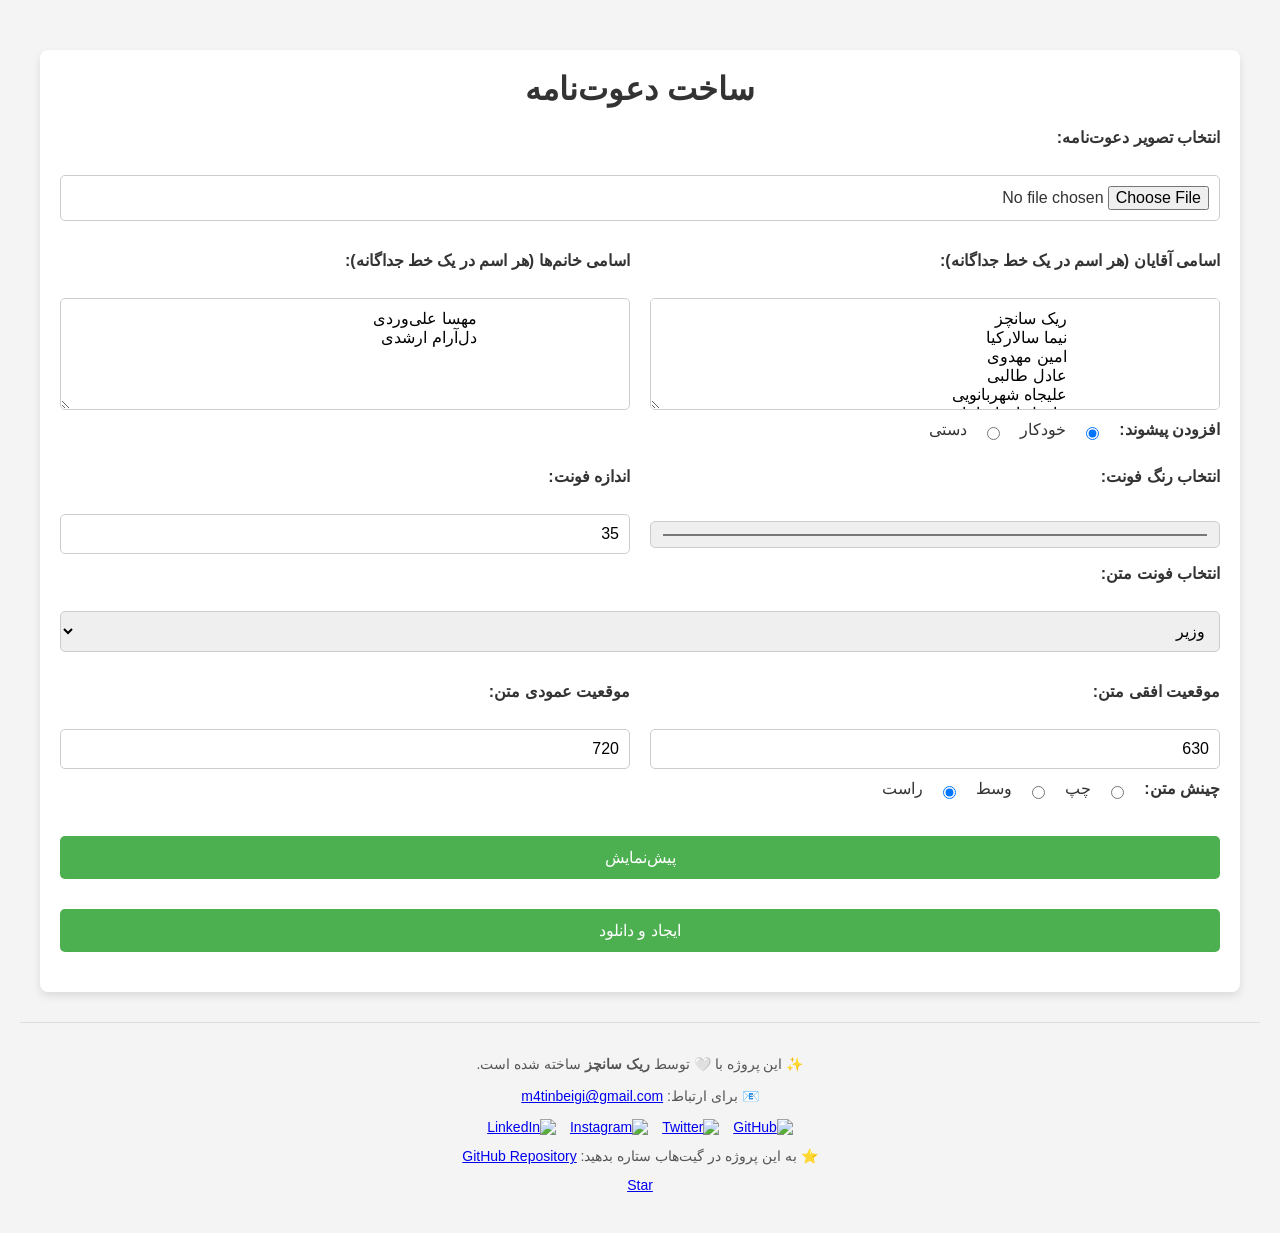
==== index.html @ 8f4fa138 "Update index.html" ====
<!DOCTYPE html>
<html lang="fa">
<head>
    <meta charset="UTF-8">
    <meta name="viewport" content="width=device-width, initial-scale=1.0">
    
    <!-- متا تگ‌ها برای SEO -->
    <meta name="description" content="ساخت دعوت‌نامه آنلاین با قابلیت‌های مختلف طراحی و دانلود دعوت‌نامه با تصویر شخصی و متن سفارشی.">
    <meta name="keywords" content="دعوت‌نامه, طراحی دعوت‌نامه, دانلود دعوت‌نامه, سفارشی‌سازی دعوت‌نامه, تصویر دعوت‌نامه">
    <meta name="author" content="ریک سانچز">
    
    <!-- Open Graph -->
    <meta property="og:title" content="ساخت دعوت‌نامه">
    <meta property="og:description" content="ساخت دعوت‌نامه آنلاین با قابلیت‌های مختلف طراحی و دانلود دعوت‌نامه.">
    <meta property="og:image" content="default-image-yektanet.jpg">
    <meta property="og:url" content="https://m4tinbeigi-official.github.io/Event-invitation/">
    <meta property="og:type" content="website">
    
    <!-- Twitter Card -->
    <meta name="twitter:card" content="summary_large_image">
    <meta name="twitter:title" content="ساخت دعوت‌نامه">
    <meta name="twitter:description" content="ساخت دعوت‌نامه آنلاین با قابلیت‌های مختلف طراحی و دانلود دعوت‌نامه.">
    <meta name="twitter:image" content="default-image-yektanet.jpg">

    <title>ساخت دعوت‌نامه</title>
    <link href="https://cdn.fontcdn.ir/fa/vazir/font.css" rel="stylesheet">
    <link rel="stylesheet" href="styles.css">

    <!-- فاویکون -->
    <link rel="icon" href="favicon.ico" type="image/x-icon">
</head>
<body>
    <div class="container">
        <h1>ساخت دعوت‌نامه</h1>

        <div class="form-group">
            <label for="imageUpload">انتخاب تصویر دعوت‌نامه:</label>
            <input type="file" id="imageUpload" accept="image/*">
        </div>

        <div class="form-group hidden" id="defaultImageContainer">
			<label>تصویر پیش‌فرض:</label>
			<img src="default-image-yektanet.jpg" alt="تصویر پیش‌فرض دعوت‌نامه" id="defaultImage" width="300">
		</div>


        <div class="inline-group">
            <div class="form-group">
                <label for="maleNames">اسامی آقایان (هر اسم در یک خط جداگانه):</label>
                <textarea id="maleNames" rows="5">
				ریک سانچز
				نیما سالارکیا
				امین مهدوی
				عادل طالبی
				علیجاه شهربانویی
				مانوئل اوهانجانیانس
				مهرداد ملک محمدی
				</textarea>
            </div>

            <div class="form-group">
                <label for="femaleNames">اسامی خانم‌ها (هر اسم در یک خط جداگانه):</label>
                <textarea id="femaleNames" rows="5">
				مهسا علی‌وردی
				دل‌آرام ارشدی
				</textarea>
            </div>
        </div>

        <div class="form-group">
            <label>افزودن پیشوند:</label>
            <input type="radio" id="auto" name="addPrefix" value="auto" checked> خودکار
            <input type="radio" id="manual" name="addPrefix" value="manual"> دستی
        </div>

        <div class="inline-group">
            <div class="form-group">
                <label for="fontColor">انتخاب رنگ فونت:</label>
                <input type="color" id="fontColor" value="#000000">
            </div>

            <div class="form-group">
                <label for="fontSize">اندازه فونت:</label>
                <input type="number" id="fontSize" value="35" min="10" max="100">
            </div>
        </div>

        <div class="form-group">
            <label for="fontFamily">انتخاب فونت متن:</label>
            <select id="fontFamily">
                <option value="Vazir">وزیر</option>
                <option value="Arial">آریال</option>
                <option value="Times New Roman">تایمز نیو رومن</option>
                <option value="Tahoma">Tahoma</option>
            </select>
        </div>

        <div class="inline-group">
            <div class="form-group">
                <label for="startX">موقعیت افقی متن:</label>
                <input type="number" id="startX" value="630">
            </div>

            <div class="form-group">
                <label for="startY">موقعیت عمودی متن:</label>
                <input type="number" id="startY" value="720">
            </div>
        </div>

        <div class="form-group">
            <label>چینش متن:</label>
            <input type="radio" name="textAlign" value="left"> چپ
            <input type="radio" name="textAlign" value="center"> وسط
            <input type="radio" name="textAlign" value="right" checked> راست
        </div>

        <div class="form-group">
            <button type="button" id="preview">پیش‌نمایش</button>
            <button type="button" id="generate">ایجاد و دانلود</button>
        </div>

        <div id="previewContainer" class="preview-container"></div>
    </div>

    <footer class="footer">
        <p>✨ این پروژه با 🤍 توسط <strong>ریک سانچز</strong> ساخته شده است.</p>
        <p>📧 برای ارتباط: <a href="mailto:m4tinbeigi@gmail.com">m4tinbeigi@gmail.com</a></p>
        <div class="social-links">
            <a href="https://github.com/m4tinbeigi-official/" target="_blank" title="GitHub">
                <img src="https://img.icons8.com/ios-glyphs/30/github.png" alt="GitHub">
            </a>
            <a href="https://twitter.com/m4tinbeigi" target="_blank" title="Twitter">
                <img src="https://img.icons8.com/ios-filled/30/twitter.png" alt="Twitter">
            </a>
            <a href="https://www.instagram.com/m4tinbeigi" target="_blank" title="Instagram">
                <img src="https://img.icons8.com/ios-glyphs/30/instagram-new.png" alt="Instagram">
            </a>
            <a href="https://linkedin.com/in/matinbeigi" target="_blank" title="LinkedIn">
                <img src="https://img.icons8.com/ios-filled/30/linkedin.png" alt="LinkedIn">
            </a>
        </div>
        <p>⭐ به این پروژه در گیت‌هاب ستاره بدهید: 
            <a href="https://github.com/m4tinbeigi-official/Event-invitation" target="_blank">GitHub Repository</a>
        </p>
        <div id="github-star-button"></div>
    </footer>

    <script async defer src="https://buttons.github.io/buttons.js"></script>
    <script>
        // اضافه کردن دکمه ستاره گیت‌هاب
        const githubStarButton = document.getElementById('github-star-button');
        githubStarButton.innerHTML = ` 
            <a class="github-button" href="https://github.com/m4tinbeigi-official/Event-invitation" data-icon="octicon-star" 
               data-size="large" aria-label="Star m4tinbeigi/project on GitHub">Star</a>
        `;
    </script>

    <script src="script.js"></script>
</body>
</html>
---- styles.css ----
/* تنظیمات عمومی */
* {
    margin: 0;
    padding: 0;
    box-sizing: border-box;
    font-family: Vazir, sans-serif;
}

body {
    font-family: Vazir, sans-serif;
    direction: rtl;  /* جهت متن از راست به چپ */
    background-color: #f4f4f4;
    display: flex;
    justify-content: center; /* صفحه را در مرکز افقی قرار می‌دهد */
    align-items: flex-start; /* صفحه از بالا شروع شود */
    min-height: 100vh; /* صفحه حداقل به اندازه ارتفاع صفحه نمایش */
    color: #333;
    padding: 20px;
    flex-direction: column; /* محتوای صفحه به صورت عمودی قرار می‌گیرد */
    overflow-x: hidden; /* جلوگیری از اسکرول افقی */
}

.container {
    width: 100%; /* استفاده از تمام عرض صفحه */
    max-width: 1200px; /* حداکثر عرض برای container */
    background-color: #fff;
    padding: 20px;
    box-shadow: 0 4px 8px rgba(0, 0, 0, 0.1);
    border-radius: 8px;
    margin-top: 30px;
    box-sizing: border-box;
    align-self: center;
}

h1 {
    text-align: center;
    margin-bottom: 20px;
    font-size: 2rem;
}

/* تنظیمات چیدمان با استفاده از Flexbox */
.form-group {
    margin-bottom: 20px;
    display: flex;
    flex-wrap: wrap; /* اجازه می‌دهد عناصر به خط بعد بروند */
    gap: 20px; /* فاصله بین عناصر */
}

.form-group label {
    display: block;
    margin-bottom: 8px;
    font-weight: bold;
}

/* تنظیمات فرم‌ها */
input[type="file"],
textarea,
input[type="number"],
input[type="color"],
select {
    width: 100%; /* عرض کامل برای همه فیلدها */
    padding: 10px;
    border: 1px solid #ccc;
    border-radius: 5px;
    margin-bottom: 10px;
    font-size: 1rem;
}

textarea {
    resize: vertical;
    width: 100%; /* برای textarea همچنان عرض کامل */
}

/* تنظیمات برای چیدمان کنار هم */
.inline-group {
    display: flex;
    gap: 20px;
    width: 100%;
}

.inline-group > .form-group {
    flex: 1; /* هر فیلد به طور مساوی عرض بگیرد */
    margin-bottom: 0; /* فاصله بین فرم‌ها کاهش می‌دهیم */
}

/* دکمه‌ها */
button {
    padding: 12px 20px;
    background-color: #4CAF50;
    color: white;
    border: none;
    border-radius: 5px;
    cursor: pointer;
    font-size: 16px;
    margin-top: 10px;
    width: 100%;
    text-align: center;
}

button:hover {
    background-color: #45a049;
}

/* پیش‌نمایش تصاویر */
.preview-container {
    display: flex;
    flex-wrap: wrap;
    justify-content: center;
    gap: 10px;
    margin-top: 20px;
}

.preview-container img {
    width: 30%;
    max-width: 200px;
    border: 1px solid #ccc;
    border-radius: 5px;
    box-shadow: 0 2px 4px rgba(0, 0, 0, 0.1);
    cursor: pointer;
    transition: transform 0.2s ease-in-out;
}

.preview-container img:hover {
    transform: scale(1.05);
}

/* استایل موبایل */
@media (max-width: 600px) {
    .form-group {
        display: block;
    }

    .inline-group {
        flex-direction: column;
    }

    .container {
        padding: 15px;
        box-shadow: none;
    }

    button {
        font-size: 1rem;
    }

    .preview-container img {
        width: 60%;
    }
}

/* فوتر */
.footer {
    background-color: #f4f4f4;
    text-align: center;
    padding: 20px;
    margin-top: 30px;
    border-top: 1px solid #ddd;
    font-size: 14px;
    color: #555;
    width: 100%; /* عرض کامل */
    position: relative;
    bottom: 0; /* در پایین صفحه ثابت بماند */
}

.footer p {
    margin: 10px 0;
    line-height: 1.6;
}

.footer .social-links {
    margin: 10px 0;
}

.footer .social-links a {
    margin: 0 5px;
    display: inline-block;
    transition: transform 0.2s ease-in-out;
}

.footer .social-links a:hover {
    transform: scale(1.2);
}

.footer .social-links img {
    vertical-align: middle;
    width: 30px;
    height: 30px;
}

/* مخفی کردن بخش تصویر پیش‌فرض */
.hidden {
    display: none;
}
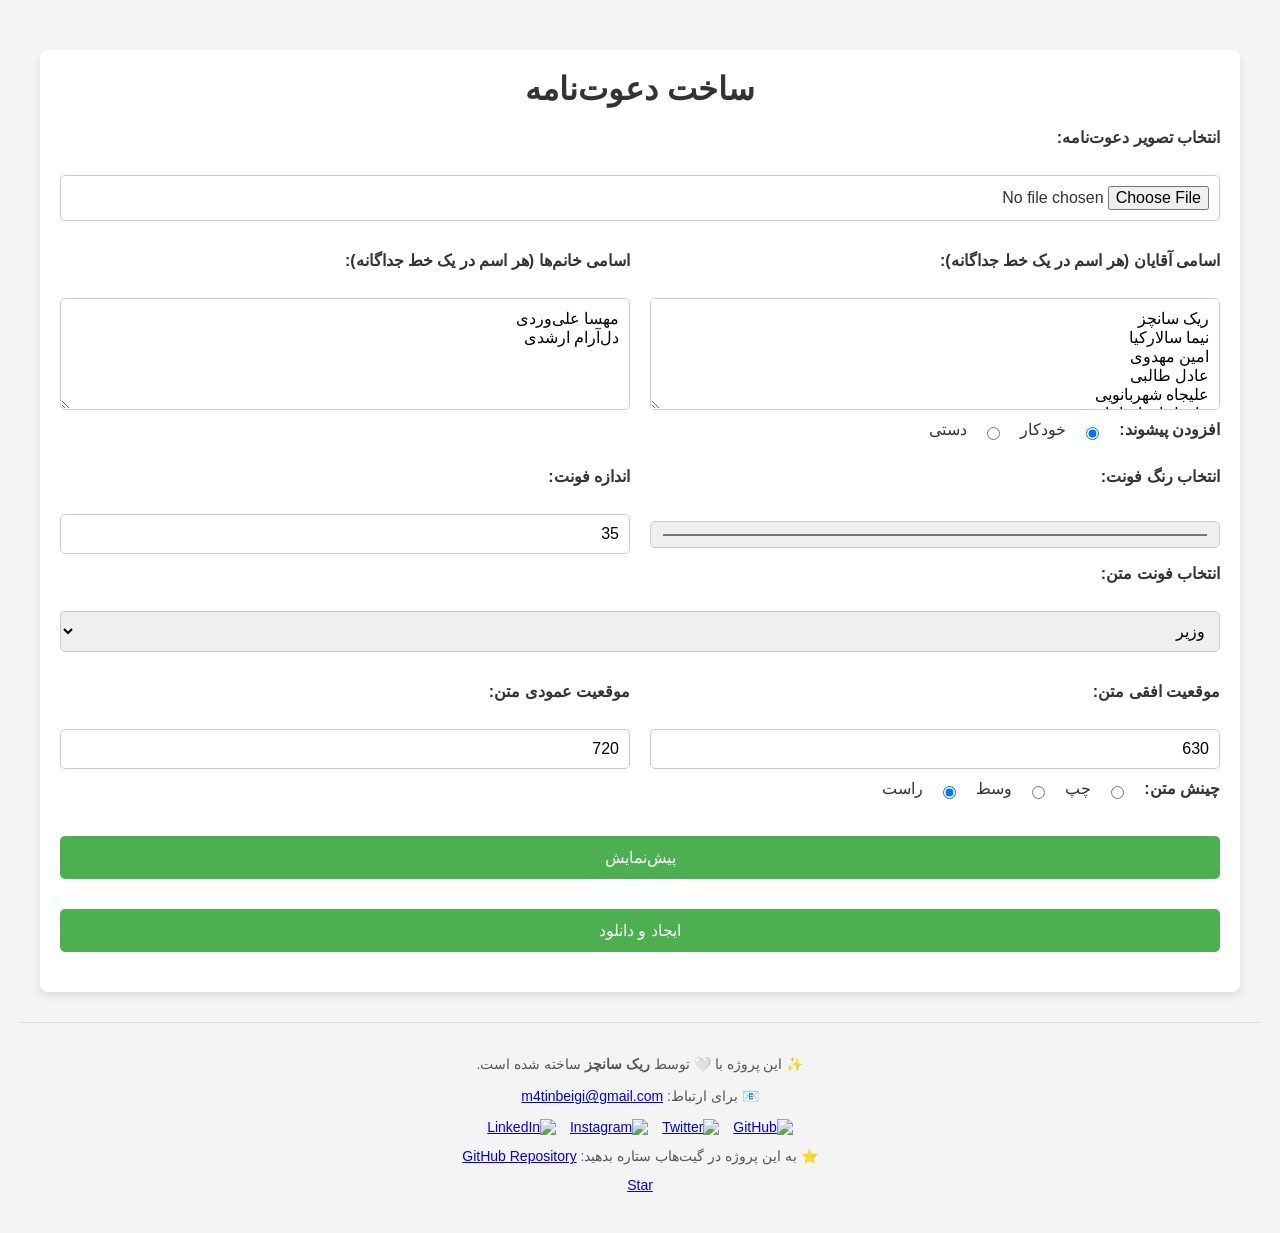
==== commit f12913c8: "Update index.html" ====
--- a/index.html
+++ b/index.html
@@ -48,21 +48,21 @@
             <div class="form-group">
                 <label for="maleNames">اسامی آقایان (هر اسم در یک خط جداگانه):</label>
                 <textarea id="maleNames" rows="5">
-				ریک سانچز
-				نیما سالارکیا
-				امین مهدوی
-				عادل طالبی
-				علیجاه شهربانویی
-				مانوئل اوهانجانیانس
-				مهرداد ملک محمدی
+ریک سانچز
+نیما سالارکیا
+امین مهدوی
+عادل طالبی
+علیجاه شهربانویی
+مانوئل اوهانجانیانس
+مهرداد ملک محمدی
 				</textarea>
             </div>
 
             <div class="form-group">
                 <label for="femaleNames">اسامی خانم‌ها (هر اسم در یک خط جداگانه):</label>
                 <textarea id="femaleNames" rows="5">
-				مهسا علی‌وردی
-				دل‌آرام ارشدی
+مهسا علی‌وردی
+دل‌آرام ارشدی
 				</textarea>
             </div>
         </div>
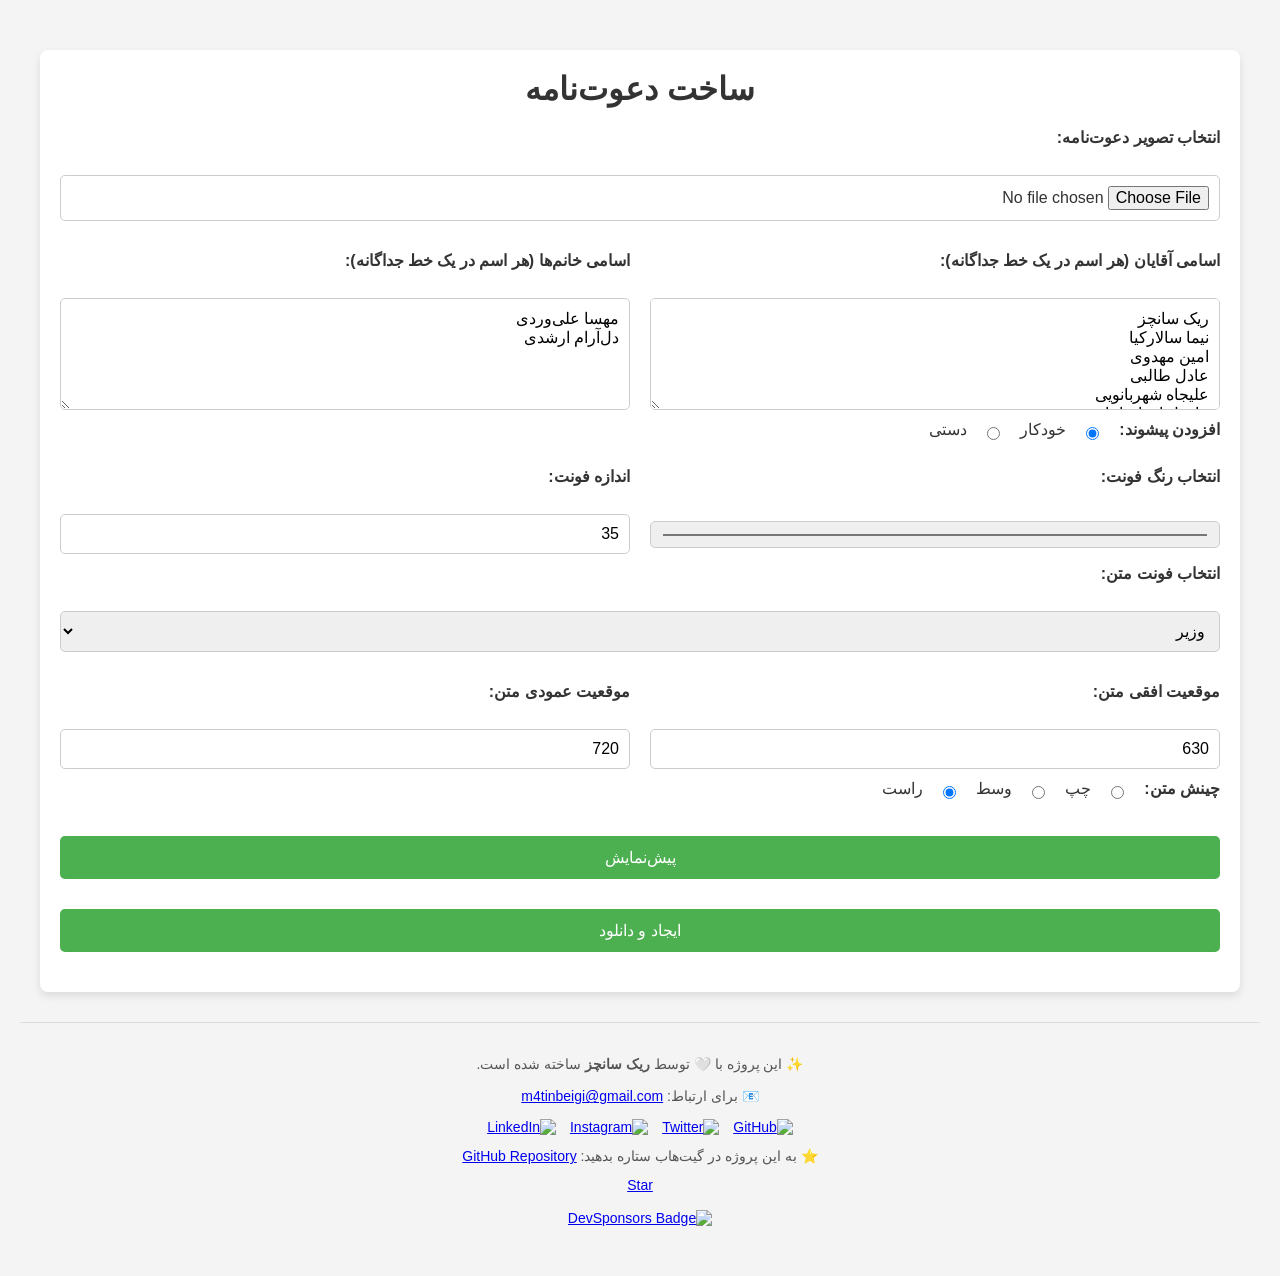
==== commit 385d6579: "feat: add DevSponsors official badge to footer" ====
--- a/index.html
+++ b/index.html
@@ -47,23 +47,20 @@
         <div class="inline-group">
             <div class="form-group">
                 <label for="maleNames">اسامی آقایان (هر اسم در یک خط جداگانه):</label>
-                <textarea id="maleNames" rows="5">
-ریک سانچز
+                <textarea id="maleNames" rows="5">ریک سانچز
 نیما سالارکیا
 امین مهدوی
 عادل طالبی
 علیجاه شهربانویی
 مانوئل اوهانجانیانس
 مهرداد ملک محمدی
-				</textarea>
+امیر پورنصیر</textarea>
             </div>
 
             <div class="form-group">
                 <label for="femaleNames">اسامی خانم‌ها (هر اسم در یک خط جداگانه):</label>
-                <textarea id="femaleNames" rows="5">
-مهسا علی‌وردی
-دل‌آرام ارشدی
-				</textarea>
+                <textarea id="femaleNames" rows="5">مهسا علی‌وردی
+دل‌آرام ارشدی</textarea>
             </div>
         </div>
 
@@ -143,7 +140,13 @@
             <a href="https://github.com/m4tinbeigi-official/Event-invitation" target="_blank">GitHub Repository</a>
         </p>
         <div id="github-star-button"></div>
-    </footer>
+    
+<div style="text-align: center; margin-top: 15px; margin-bottom: 10px;">
+  <a href="https://devsponsors.github.io" target="_blank" rel="noopener">
+    <img src="https://devsponsors.github.io/assets/badges/sponsor.svg" alt="DevSponsors Badge" style="height: 24px; vertical-align: middle;">
+  </a>
+</div>
+</footer>
 
     <script async defer src="https://buttons.github.io/buttons.js"></script>
     <script>
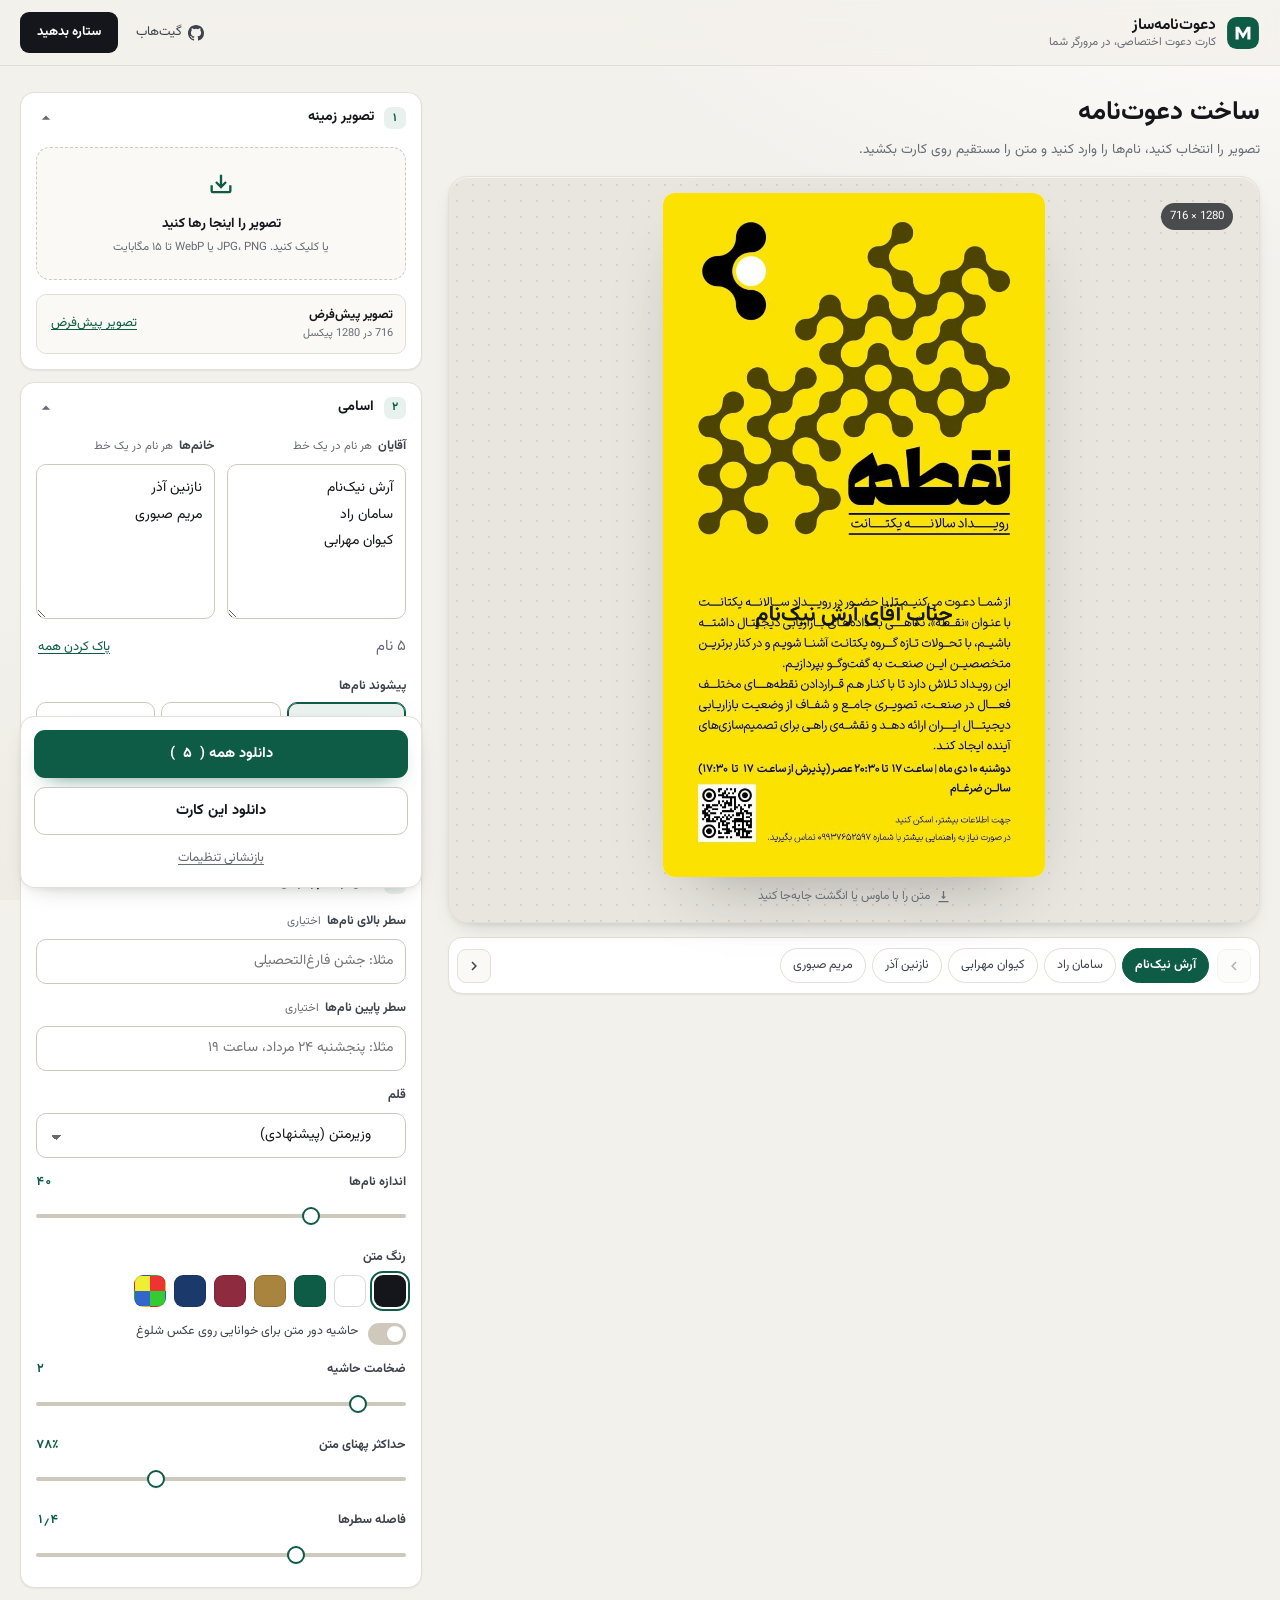
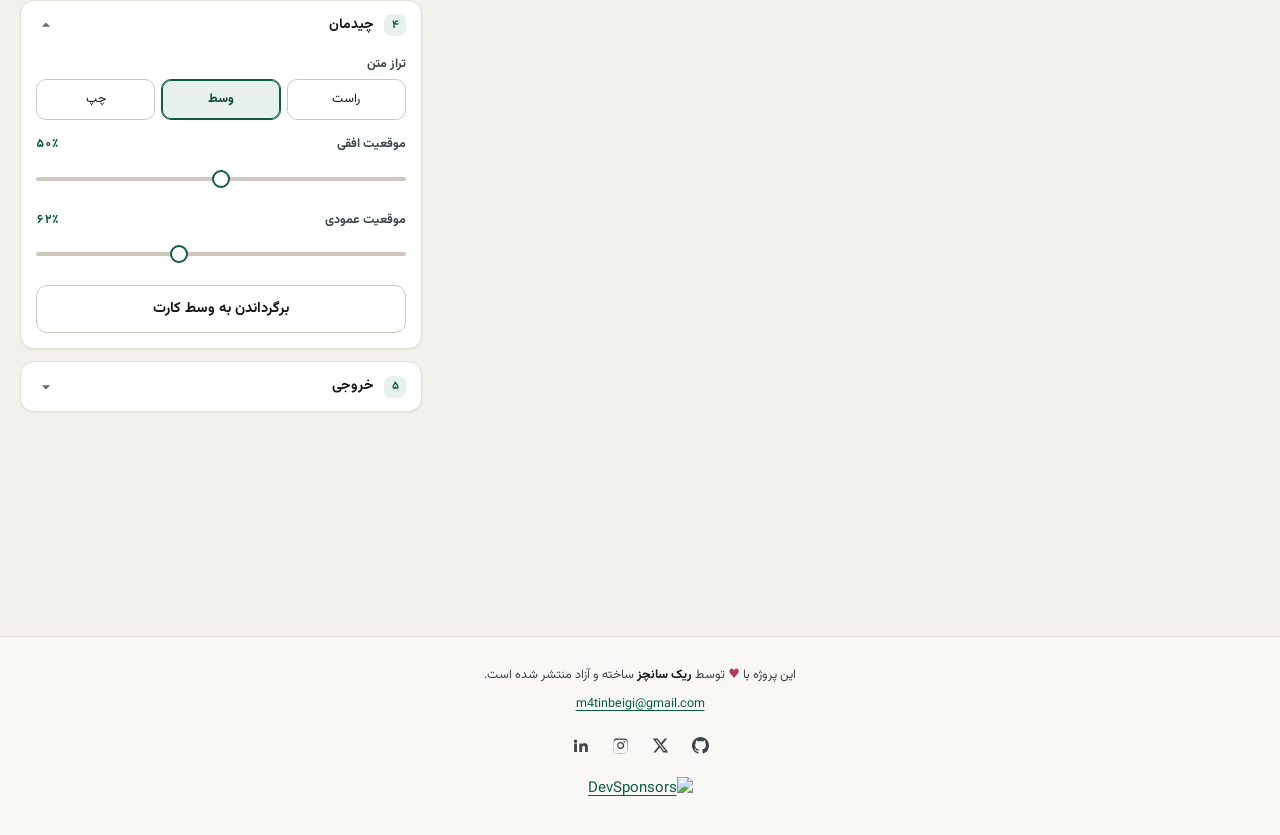
==== commit a98aa186: "feat: rebuild invitation studio with live canvas, drag positioning and ZIP export" ====
--- a/index.html
+++ b/index.html
@@ -1,163 +1,339 @@
 <!DOCTYPE html>
-<html lang="fa">
+<html lang="fa" dir="rtl">
 <head>
-    <meta charset="UTF-8">
-    <meta name="viewport" content="width=device-width, initial-scale=1.0">
-    
-    <!-- متا تگ‌ها برای SEO -->
-    <meta name="description" content="ساخت دعوت‌نامه آنلاین با قابلیت‌های مختلف طراحی و دانلود دعوت‌نامه با تصویر شخصی و متن سفارشی.">
-    <meta name="keywords" content="دعوت‌نامه, طراحی دعوت‌نامه, دانلود دعوت‌نامه, سفارشی‌سازی دعوت‌نامه, تصویر دعوت‌نامه">
-    <meta name="author" content="ریک سانچز">
-    
-    <!-- Open Graph -->
-    <meta property="og:title" content="ساخت دعوت‌نامه">
-    <meta property="og:description" content="ساخت دعوت‌نامه آنلاین با قابلیت‌های مختلف طراحی و دانلود دعوت‌نامه.">
-    <meta property="og:image" content="default-image-yektanet.jpg">
-    <meta property="og:url" content="https://m4tinbeigi-official.github.io/Event-invitation/">
-    <meta property="og:type" content="website">
-    
-    <!-- Twitter Card -->
-    <meta name="twitter:card" content="summary_large_image">
-    <meta name="twitter:title" content="ساخت دعوت‌نامه">
-    <meta name="twitter:description" content="ساخت دعوت‌نامه آنلاین با قابلیت‌های مختلف طراحی و دانلود دعوت‌نامه.">
-    <meta name="twitter:image" content="default-image-yektanet.jpg">
-
-    <title>ساخت دعوت‌نامه</title>
-    <link href="https://cdn.fontcdn.ir/fa/vazir/font.css" rel="stylesheet">
-    <link rel="stylesheet" href="styles.css">
-
-    <!-- فاویکون -->
-    <link rel="icon" href="favicon.ico" type="image/x-icon">
+  <meta charset="UTF-8">
+  <meta name="viewport" content="width=device-width, initial-scale=1">
+  <meta name="color-scheme" content="light">
+  <meta name="theme-color" content="#0e5c46">
+
+  <title>دعوت‌نامه‌ساز | ساخت دعوت‌نامه آنلاین با تصویر دلخواه</title>
+  <meta name="description" content="با دعوت‌نامه‌ساز در چند ثانیه یک دعوت‌نامه اختصاصی بسازید: تصویر خودتان را بگذارید، نام‌ها را وارد کنید، متن را با ماوس جابه‌جا کنید و همه کارت‌ها را یک‌جا دانلود کنید. بدون نصب، بدون سرور، کاملا در مرورگر.">
+  <meta name="author" content="ریک سانچز">
+  <link rel="canonical" href="https://m4tinbeigi-official.github.io/Event-invitation/">
+
+  <meta property="og:title" content="دعوت‌نامه‌ساز | ساخت دعوت‌نامه آنلاین">
+  <meta property="og:description" content="تصویر خودت را بگذار، نام‌ها را وارد کن، متن را با ماوس جابه‌جا کن و همه کارت‌ها را یک‌جا دانلود کن.">
+  <meta property="og:image" content="https://m4tinbeigi-official.github.io/Event-invitation/default-image-yektanet.jpg">
+  <meta property="og:image:width" content="716">
+  <meta property="og:image:height" content="1280">
+  <meta property="og:url" content="https://m4tinbeigi-official.github.io/Event-invitation/">
+  <meta property="og:type" content="website">
+  <meta property="og:locale" content="fa_IR">
+  <meta property="og:site_name" content="دعوت‌نامه‌ساز">
+
+  <meta name="twitter:card" content="summary_large_image">
+  <meta name="twitter:title" content="دعوت‌نامه‌ساز | ساخت دعوت‌نامه آنلاین">
+  <meta name="twitter:description" content="تصویر خودت را بگذار، نام‌ها را وارد کن و همه دعوت‌نامه‌ها را یک‌جا دانلود کن.">
+  <meta name="twitter:image" content="https://m4tinbeigi-official.github.io/Event-invitation/default-image-yektanet.jpg">
+
+  <link rel="icon" href="icon.svg" type="image/svg+xml">
+  <link rel="apple-touch-icon" href="icon.svg">
+  <link rel="manifest" href="manifest.webmanifest">
+
+  <link rel="preload" href="assets/fonts/Vazirmatn-Regular.woff2" as="font" type="font/woff2" crossorigin>
+  <link rel="preload" href="assets/fonts/Vazirmatn-Bold.woff2" as="font" type="font/woff2" crossorigin>
+  <link rel="stylesheet" href="styles.css">
+
+  <script type="application/ld+json">
+  {
+    "@context": "https://schema.org",
+    "@type": "WebApplication",
+    "name": "دعوت‌نامه‌ساز",
+    "url": "https://m4tinbeigi-official.github.io/Event-invitation/",
+    "applicationCategory": "DesignApplication",
+    "operatingSystem": "Any",
+    "inLanguage": "fa-IR",
+    "description": "ابزار آنلاین ساخت دعوت‌نامه اختصاصی با تصویر دلخواه و خروجی دسته‌ای.",
+    "offers": { "@type": "Offer", "price": "0", "priceCurrency": "IRR" },
+    "author": { "@type": "Person", "name": "ریک سانچز", "url": "https://github.com/m4tinbeigi-official" }
+  }
+  </script>
 </head>
 <body>
-    <div class="container">
-        <h1>ساخت دعوت‌نامه</h1>
-
-        <div class="form-group">
-            <label for="imageUpload">انتخاب تصویر دعوت‌نامه:</label>
-            <input type="file" id="imageUpload" accept="image/*">
-        </div>
-
-        <div class="form-group hidden" id="defaultImageContainer">
-			<label>تصویر پیش‌فرض:</label>
-			<img src="default-image-yektanet.jpg" alt="تصویر پیش‌فرض دعوت‌نامه" id="defaultImage" width="300">
-		</div>
-
-
-        <div class="inline-group">
-            <div class="form-group">
-                <label for="maleNames">اسامی آقایان (هر اسم در یک خط جداگانه):</label>
-                <textarea id="maleNames" rows="5">ریک سانچز
-نیما سالارکیا
-امین مهدوی
-عادل طالبی
-علیجاه شهربانویی
-مانوئل اوهانجانیانس
-مهرداد ملک محمدی
-امیر پورنصیر</textarea>
-            </div>
-
-            <div class="form-group">
-                <label for="femaleNames">اسامی خانم‌ها (هر اسم در یک خط جداگانه):</label>
-                <textarea id="femaleNames" rows="5">مهسا علی‌وردی
-دل‌آرام ارشدی</textarea>
-            </div>
-        </div>
-
-        <div class="form-group">
-            <label>افزودن پیشوند:</label>
-            <input type="radio" id="auto" name="addPrefix" value="auto" checked> خودکار
-            <input type="radio" id="manual" name="addPrefix" value="manual"> دستی
-        </div>
-
-        <div class="inline-group">
-            <div class="form-group">
-                <label for="fontColor">انتخاب رنگ فونت:</label>
-                <input type="color" id="fontColor" value="#000000">
-            </div>
-
-            <div class="form-group">
-                <label for="fontSize">اندازه فونت:</label>
-                <input type="number" id="fontSize" value="35" min="10" max="100">
-            </div>
-        </div>
-
-        <div class="form-group">
-            <label for="fontFamily">انتخاب فونت متن:</label>
+  <a class="skip-link" href="#studio">پرش به ویرایشگر</a>
+
+  <header class="topbar">
+    <div class="topbar-inner">
+      <a class="brand" href="./" aria-label="دعوت‌نامه‌ساز، صفحه اصلی">
+        <svg class="brand-mark" viewBox="0 0 32 32" aria-hidden="true" focusable="false">
+          <rect x="1" y="1" width="30" height="30" rx="9" fill="currentColor"/>
+          <path d="M9 22V10h3.2l3.8 6.4L19.8 10H23v12h-2.9v-7.3L16.4 21h-.8l-3.7-6.3V22H9z" fill="#fff"/>
+        </svg>
+        <span class="brand-text">
+          <strong>دعوت‌نامه‌ساز</strong>
+          <small>کارت دعوت اختصاصی، در مرورگر شما</small>
+        </span>
+      </a>
+
+      <nav class="topnav" aria-label="پیوندها">
+        <a class="topnav-link" href="https://github.com/m4tinbeigi-official/Event-invitation" target="_blank" rel="noopener">
+          <svg viewBox="0 0 16 16" aria-hidden="true" focusable="false"><path fill="currentColor" d="M8 0C3.58 0 0 3.58 0 8c0 3.54 2.29 6.53 5.47 7.59.4.07.55-.17.55-.38 0-.19-.01-.82-.01-1.49-2.01.37-2.53-.49-2.69-.94-.09-.23-.48-.94-.82-1.13-.28-.15-.68-.52-.01-.53.63-.01 1.08.58 1.23.82.72 1.21 1.87.87 2.33.66.07-.52.28-.87.51-1.07-1.78-.2-3.64-.89-3.64-3.95 0-.87.31-1.59.82-2.15-.08-.2-.36-1.02.08-2.12 0 0 .67-.21 2.2.82a7.4 7.4 0 0 1 4 0c1.53-1.04 2.2-.82 2.2-.82.44 1.1.16 1.92.08 2.12.51.56.82 1.27.82 2.15 0 3.07-1.87 3.75-3.65 3.95.29.25.54.73.54 1.48 0 1.07-.01 1.93-.01 2.2 0 .21.15.46.55.38A7.995 7.995 0 0 0 16 8c0-4.42-3.58-8-8-8Z"/></svg>
+          <span>گیت‌هاب</span>
+        </a>
+        <a class="btn btn-star" href="https://github.com/m4tinbeigi-official/Event-invitation" target="_blank" rel="noopener">
+          ستاره بدهید
+        </a>
+      </nav>
+    </div>
+  </header>
+
+  <main id="studio" class="studio">
+    <section class="stage-col" aria-label="پیش‌نمایش زنده">
+      <div class="stage-head">
+        <h1 class="page-title">ساخت دعوت‌نامه</h1>
+        <p class="page-sub">تصویر را انتخاب کنید، نام‌ها را وارد کنید و متن را مستقیم روی کارت بکشید.</p>
+      </div>
+
+      <div class="stage-frame">
+        <div class="stage" id="stage" tabindex="0" role="application"
+             aria-label="بوم پیش‌نمایش دعوت‌نامه. برای جابه‌جایی متن، آن را بکشید یا با کلیدهای جهت‌دار حرکت دهید.">
+          <canvas id="canvas"></canvas>
+        </div>
+        <div class="stage-badge" id="stageBadge" hidden></div>
+        <div class="stage-tip" id="stageTip">
+          <svg viewBox="0 0 24 24" aria-hidden="true" focusable="false"><path fill="currentColor" d="M11 3h2v9h3l-4 4-4-4h3V3Zm-7 16h16v2H4v-2Z"/></svg>
+          متن را با ماوس یا انگشت جابه‌جا کنید
+        </div>
+      </div>
+
+      <div class="name-nav" id="nameNav">
+        <button class="icon-btn" type="button" id="prevName" aria-label="نام قبلی">
+          <svg viewBox="0 0 24 24" aria-hidden="true"><path fill="currentColor" d="M15.4 7.4 14 6l-6 6 6 6 1.4-1.4L10.8 12z"/></svg>
+        </button>
+        <div class="chips" id="chips" role="tablist" aria-label="انتخاب نام"></div>
+        <button class="icon-btn" type="button" id="nextName" aria-label="نام بعدی">
+          <svg viewBox="0 0 24 24" aria-hidden="true"><path fill="currentColor" d="M8.6 16.6 10 18l6-6-6-6-1.4 1.4 4.6 4.6z"/></svg>
+        </button>
+      </div>
+    </section>
+
+    <aside class="panel" aria-label="تنظیمات">
+      <details class="sec" open>
+        <summary>
+          <span class="sec-num">۱</span><span class="sec-title">تصویر زمینه</span>
+          <svg class="chev" viewBox="0 0 24 24" aria-hidden="true"><path fill="currentColor" d="m7 10 5 5 5-5z"/></svg>
+        </summary>
+        <div class="sec-body">
+          <div class="drop" id="drop" role="button" tabindex="0" aria-label="انتخاب یا رها کردن تصویر دعوت‌نامه">
+            <svg class="drop-icon" viewBox="0 0 24 24" aria-hidden="true"><path fill="currentColor" d="M19 13v5H5v-5H3v5a2 2 0 0 0 2 2h14a2 2 0 0 0 2-2v-5h-2Zm-6-9h-2v8.2l-2.6-2.6L7 11l5 5 5-5-1.4-1.4L13 12.2V4Z"/></svg>
+            <p class="drop-title">تصویر را اینجا رها کنید</p>
+            <p class="drop-sub">یا کلیک کنید. JPG، PNG یا WebP تا ۱۵ مگابایت</p>
+            <input type="file" id="imageUpload" accept="image/jpeg,image/png,image/webp,image/*" hidden>
+          </div>
+          <div class="img-meta" id="imgMeta" hidden>
+            <div class="img-meta-text">
+              <strong id="imgName">تصویر پیش‌فرض</strong>
+              <span id="imgDims" class="muted"></span>
+            </div>
+            <button type="button" class="linkish" id="useDefault">تصویر پیش‌فرض</button>
+          </div>
+        </div>
+      </details>
+
+      <details class="sec" open>
+        <summary>
+          <span class="sec-num">۲</span><span class="sec-title">اسامی</span>
+          <svg class="chev" viewBox="0 0 24 24" aria-hidden="true"><path fill="currentColor" d="m7 10 5 5 5-5z"/></svg>
+        </summary>
+        <div class="sec-body">
+          <div class="grid-2">
+            <div class="field">
+              <label for="maleNames">آقایان <span class="hint">هر نام در یک خط</span></label>
+              <textarea id="maleNames" rows="5" spellcheck="false">آرش نیک‌نام
+سامان راد
+کیوان مهرابی</textarea>
+            </div>
+            <div class="field">
+              <label for="femaleNames">خانم‌ها <span class="hint">هر نام در یک خط</span></label>
+              <textarea id="femaleNames" rows="5" spellcheck="false">نازنین آذر
+مریم صبوری</textarea>
+            </div>
+          </div>
+          <div class="row-between">
+            <span class="muted" id="nameCount">۵ نام</span>
+            <button type="button" class="linkish" id="clearNames">پاک کردن همه</button>
+          </div>
+
+          <fieldset class="seg" id="prefixModeGroup">
+            <legend>پیشوند نام‌ها</legend>
+            <label><input type="radio" name="prefixMode" value="auto" checked><span>خودکار</span></label>
+            <label><input type="radio" name="prefixMode" value="manual"><span>در متن نام</span></label>
+            <label><input type="radio" name="prefixMode" value="none"><span>بدون پیشوند</span></label>
+          </fieldset>
+
+          <div class="grid-2" id="prefixFields">
+            <div class="field">
+              <label for="malePrefix">پیشوند آقایان</label>
+              <input type="text" id="malePrefix" value="جناب آقای" autocomplete="off">
+            </div>
+            <div class="field">
+              <label for="femalePrefix">پیشوند خانم‌ها</label>
+              <input type="text" id="femalePrefix" value="سرکار خانم" autocomplete="off">
+            </div>
+          </div>
+        </div>
+      </details>
+
+      <details class="sec" open>
+        <summary>
+          <span class="sec-num">۳</span><span class="sec-title">متن و تایپوگرافی</span>
+          <svg class="chev" viewBox="0 0 24 24" aria-hidden="true"><path fill="currentColor" d="m7 10 5 5 5-5z"/></svg>
+        </summary>
+        <div class="sec-body">
+          <div class="field">
+            <label for="title">سطر بالای نام‌ها <span class="hint">اختیاری</span></label>
+            <input type="text" id="title" placeholder="مثلا: جشن فارغ‌التحصیلی" autocomplete="off">
+          </div>
+          <div class="field">
+            <label for="note">سطر پایین نام‌ها <span class="hint">اختیاری</span></label>
+            <input type="text" id="note" placeholder="مثلا: پنجشنبه ۲۴ مرداد، ساعت ۱۹" autocomplete="off">
+          </div>
+
+          <div class="field">
+            <label for="fontFamily">قلم</label>
             <select id="fontFamily">
-                <option value="Vazir">وزیر</option>
-                <option value="Arial">آریال</option>
-                <option value="Times New Roman">تایمز نیو رومن</option>
-                <option value="Tahoma">Tahoma</option>
+              <option value="Vazirmatn" selected>وزیرمتن (پیشنهادی)</option>
+              <option value="Tahoma">تاهوما</option>
+              <option value="Arial">آریال</option>
+              <option value="Times New Roman">تایمز نیو رومن</option>
             </select>
-        </div>
-
-        <div class="inline-group">
-            <div class="form-group">
-                <label for="startX">موقعیت افقی متن:</label>
-                <input type="number" id="startX" value="630">
-            </div>
-
-            <div class="form-group">
-                <label for="startY">موقعیت عمودی متن:</label>
-                <input type="number" id="startY" value="720">
-            </div>
-        </div>
-
-        <div class="form-group">
-            <label>چینش متن:</label>
-            <input type="radio" name="textAlign" value="left"> چپ
-            <input type="radio" name="textAlign" value="center"> وسط
-            <input type="radio" name="textAlign" value="right" checked> راست
-        </div>
-
-        <div class="form-group">
-            <button type="button" id="preview">پیش‌نمایش</button>
-            <button type="button" id="generate">ایجاد و دانلود</button>
-        </div>
-
-        <div id="previewContainer" class="preview-container"></div>
+          </div>
+
+          <div class="field">
+            <label for="fontSize">اندازه نام‌ها <output id="fontSizeOut" for="fontSize">۴۰</output></label>
+            <input type="range" id="fontSize" min="14" max="120" step="1" value="40">
+          </div>
+
+          <div class="field">
+            <span class="label-text">رنگ متن</span>
+            <div class="swatches" id="swatches">
+              <button type="button" class="swatch" data-color="#14161b" style="--sw:#14161b" aria-label="مشکی"></button>
+              <button type="button" class="swatch" data-color="#ffffff" style="--sw:#ffffff" aria-label="سفید"></button>
+              <button type="button" class="swatch" data-color="#0e5c46" style="--sw:#0e5c46" aria-label="سبز تیره"></button>
+              <button type="button" class="swatch" data-color="#a8843f" style="--sw:#a8843f" aria-label="طلایی"></button>
+              <button type="button" class="swatch" data-color="#8e2b3f" style="--sw:#8e2b3f" aria-label="زرشکی"></button>
+              <button type="button" class="swatch" data-color="#1b3a6b" style="--sw:#1b3a6b" aria-label="سرمه‌ای"></button>
+              <label class="swatch swatch-custom" aria-label="رنگ دلخواه">
+                <input type="color" id="fontColor" value="#14161b">
+              </label>
+            </div>
+          </div>
+
+          <label class="switch">
+            <input type="checkbox" id="outline">
+            <span class="switch-ui" aria-hidden="true"></span>
+            <span class="switch-label">حاشیه دور متن برای خوانایی روی عکس شلوغ</span>
+          </label>
+
+          <div class="field" id="outlineWidthField" hidden>
+            <label for="outlineWidth">ضخامت حاشیه <output id="outlineWidthOut" for="outlineWidth">۲</output></label>
+            <input type="range" id="outlineWidth" min="1" max="10" step="1" value="2">
+          </div>
+
+          <div class="field">
+            <label for="maxWidth">حداکثر پهنای متن <output id="maxWidthOut" for="maxWidth">۷۸٪</output></label>
+            <input type="range" id="maxWidth" min="30" max="100" step="1" value="78">
+          </div>
+
+          <div class="field">
+            <label for="lineHeight">فاصله سطرها <output id="lineHeightOut" for="lineHeight">۱٫۴</output></label>
+            <input type="range" id="lineHeight" min="1" max="2.4" step="0.05" value="1.4">
+          </div>
+        </div>
+      </details>
+
+      <details class="sec" open>
+        <summary>
+          <span class="sec-num">۴</span><span class="sec-title">چیدمان</span>
+          <svg class="chev" viewBox="0 0 24 24" aria-hidden="true"><path fill="currentColor" d="m7 10 5 5 5-5z"/></svg>
+        </summary>
+        <div class="sec-body">
+          <fieldset class="seg" id="alignGroup">
+            <legend>تراز متن</legend>
+            <label><input type="radio" name="align" value="right"><span>راست</span></label>
+            <label><input type="radio" name="align" value="center" checked><span>وسط</span></label>
+            <label><input type="radio" name="align" value="left"><span>چپ</span></label>
+          </fieldset>
+
+          <div class="field">
+            <label for="posX">موقعیت افقی <output id="posXOut" for="posX">۵۰٪</output></label>
+            <input type="range" id="posX" min="0" max="100" step="0.5" value="50">
+          </div>
+          <div class="field">
+            <label for="posY">موقعیت عمودی <output id="posYOut" for="posY">۶۲٪</output></label>
+            <input type="range" id="posY" min="0" max="100" step="0.5" value="62">
+          </div>
+          <button type="button" class="btn btn-ghost btn-block" id="centerText">برگرداندن به وسط کارت</button>
+        </div>
+      </details>
+
+      <details class="sec">
+        <summary>
+          <span class="sec-num">۵</span><span class="sec-title">خروجی</span>
+          <svg class="chev" viewBox="0 0 24 24" aria-hidden="true"><path fill="currentColor" d="m7 10 5 5 5-5z"/></svg>
+        </summary>
+        <div class="sec-body">
+          <fieldset class="seg" id="formatGroup">
+            <legend>قالب فایل</legend>
+            <label><input type="radio" name="format" value="jpg" checked><span>JPG</span></label>
+            <label><input type="radio" name="format" value="png"><span>PNG</span></label>
+          </fieldset>
+
+          <div class="field" id="qualityField">
+            <label for="quality">کیفیت JPG <output id="qualityOut" for="quality">۹۲٪</output></label>
+            <input type="range" id="quality" min="50" max="100" step="1" value="92">
+          </div>
+
+          <label class="switch">
+            <input type="checkbox" id="zip" checked>
+            <span class="switch-ui" aria-hidden="true"></span>
+            <span class="switch-label">دانلود همه در یک فایل ZIP</span>
+          </label>
+
+          <p class="muted small">نام فایل‌ها به شکل <code>invitation-01-نام.jpg</code> ساخته می‌شود. پردازش تصویر روی دستگاه شما انجام می‌شود و هیچ فایلی آپلود نمی‌شود.</p>
+        </div>
+      </details>
+
+      <div class="actions">
+        <div class="progress" id="progress" hidden>
+          <div class="progress-bar"><span id="progressFill"></span></div>
+          <span class="progress-text" id="progressText"></span>
+        </div>
+        <button type="button" class="btn btn-ghost" id="downloadCurrent">دانلود این کارت</button>
+        <button type="button" class="btn btn-primary" id="downloadAll">دانلود همه (<span id="dlCount">۵</span>)</button>
+        <button type="button" class="linkish linkish-reset" id="resetAll">بازنشانی تنظیمات</button>
+      </div>
+    </aside>
+  </main>
+
+  <footer class="footer">
+    <div class="footer-inner">
+      <p class="footer-credit">این پروژه با <span class="heart" aria-label="عشق">&#9829;</span> توسط <strong>ریک سانچز</strong> ساخته و آزاد منتشر شده است.</p>
+      <p class="footer-credit"><a href="mailto:m4tinbeigi@gmail.com">m4tinbeigi@gmail.com</a></p>
+      <div class="socials">
+        <a href="https://github.com/m4tinbeigi-official/" target="_blank" rel="noopener" aria-label="گیت‌هاب">
+          <svg viewBox="0 0 16 16" aria-hidden="true"><path fill="currentColor" d="M8 0C3.58 0 0 3.58 0 8c0 3.54 2.29 6.53 5.47 7.59.4.07.55-.17.55-.38 0-.19-.01-.82-.01-1.49-2.01.37-2.53-.49-2.69-.94-.09-.23-.48-.94-.82-1.13-.28-.15-.68-.52-.01-.53.63-.01 1.08.58 1.23.82.72 1.21 1.87.87 2.33.66.07-.52.28-.87.51-1.07-1.78-.2-3.64-.89-3.64-3.95 0-.87.31-1.59.82-2.15-.08-.2-.36-1.02.08-2.12 0 0 .67-.21 2.2.82a7.4 7.4 0 0 1 4 0c1.53-1.04 2.2-.82 2.2-.82.44 1.1.16 1.92.08 2.12.51.56.82 1.27.82 2.15 0 3.07-1.87 3.75-3.65 3.95.29.25.54.73.54 1.48 0 1.07-.01 1.93-.01 2.2 0 .21.15.46.55.38A7.995 7.995 0 0 0 16 8c0-4.42-3.58-8-8-8Z"/></svg>
+        </a>
+        <a href="https://twitter.com/m4tinbeigi" target="_blank" rel="noopener" aria-label="اکس">
+          <svg viewBox="0 0 24 24" aria-hidden="true"><path fill="currentColor" d="M18.24 2.25h3.3l-7.2 8.24L22.9 21.75h-6.63l-5.2-6.79-5.94 6.79H1.8l7.7-8.8L1.1 2.25h6.8l4.7 6.21 5.64-6.21Zm-1.16 17.52h1.83L7.02 4.13H5.06l12.02 15.64Z"/></svg>
+        </a>
+        <a href="https://www.instagram.com/m4tinbeigi" target="_blank" rel="noopener" aria-label="اینستاگرام">
+          <svg viewBox="0 0 24 24" aria-hidden="true"><path fill="currentColor" d="M12 2.16c3.2 0 3.58.01 4.85.07 1.17.05 1.96.24 2.42.4.6.24 1.03.52 1.49.97.45.46.73.89.97 1.49.16.46.35 1.25.4 2.42.06 1.27.07 1.65.07 4.85s-.01 3.58-.07 4.85c-.05 1.17-.24 1.96-.4 2.42-.24.6-.52 1.03-.97 1.49-.46.45-.89.73-1.49.97-.46.16-1.25.35-2.42.4-1.27.06-1.65.07-4.85.07s-3.58-.01-4.85-.07c-1.17-.05-1.96-.24-2.42-.4a4.1 4.1 0 0 1-1.49-.97 4.1 4.1 0 0 1-.97-1.49c-.16-.46-.35-1.25-.4-2.42C2.17 15.58 2.16 15.2 2.16 12s.01-3.58.07-4.85c.05-1.17.24-1.96.4-2.42.24-.6.52-1.03.97-1.49a4.1 4.1 0 0 1 1.49-.97c.46-.16 1.25-.35 2.42-.4C8.42 2.17 8.8 2.16 12 2.16Zm0 1.8c-3.14 0-3.5.01-4.73.07-1.14.05-1.76.24-2.17.4-.55.21-.94.47-1.35.87-.4.41-.66.8-.87 1.35-.16.41-.35 1.03-.4 2.17-.06 1.23-.07 1.59-.07 4.73s.01 3.5.07 4.73c.05 1.14.24 1.76.4 2.17.21.55.47.94.87 1.35.41.4.8.66 1.35.87.41.16 1.03.35 2.17.4 1.23.06 1.59.07 4.73.07s3.5-.01 4.73-.07c1.14-.05 1.76-.24 2.17-.4.55-.21.94-.47 1.35-.87.4-.41.66-.8.87-1.35.16-.41.35-1.03.4-2.17.06-1.23.07-1.59.07-4.73s-.01-3.5-.07-4.73c-.05-1.14-.24-1.76-.4-2.17a3.6 3.6 0 0 0-.87-1.35 3.6 3.6 0 0 0-1.35-.87c-.41-.16-1.03-.35-2.17-.4-1.23-.06-1.59-.07-4.73-.07Zm0 3.06a4.99 4.99 0 1 1 0 9.96 4.99 4.99 0 0 1 0-9.96Zm0 1.8a3.18 3.18 0 1 0 0 6.36 3.18 3.18 0 0 0 0-6.36Zm5.2-3.2a1.17 1.17 0 1 1 0 2.33 1.17 1.17 0 0 1 0-2.33Z"/></svg>
+        </a>
+        <a href="https://linkedin.com/in/matinbeigi" target="_blank" rel="noopener" aria-label="لینکدین">
+          <svg viewBox="0 0 24 24" aria-hidden="true"><path fill="currentColor" d="M4.98 3.5a2.5 2.5 0 1 1 0 5 2.5 2.5 0 0 1 0-5ZM3 9h4v12H3V9Zm7 0h3.8v1.64h.05c.53-.95 1.83-1.95 3.77-1.95 4.03 0 4.78 2.5 4.78 5.76V21h-4v-5.6c0-1.34-.03-3.06-1.9-3.06-1.9 0-2.2 1.45-2.2 2.96V21h-4V9Z"/></svg>
+        </a>
+      </div>
+      <div class="footer-badges">
+        <a href="https://devsponsors.github.io" target="_blank" rel="noopener">
+          <img src="https://devsponsors.github.io/assets/badges/sponsor.svg" alt="DevSponsors" height="24" loading="lazy">
+        </a>
+      </div>
     </div>
-
-    <footer class="footer">
-        <p>✨ این پروژه با 🤍 توسط <strong>ریک سانچز</strong> ساخته شده است.</p>
-        <p>📧 برای ارتباط: <a href="mailto:m4tinbeigi@gmail.com">m4tinbeigi@gmail.com</a></p>
-        <div class="social-links">
-            <a href="https://github.com/m4tinbeigi-official/" target="_blank" title="GitHub">
-                <img src="https://img.icons8.com/ios-glyphs/30/github.png" alt="GitHub">
-            </a>
-            <a href="https://twitter.com/m4tinbeigi" target="_blank" title="Twitter">
-                <img src="https://img.icons8.com/ios-filled/30/twitter.png" alt="Twitter">
-            </a>
-            <a href="https://www.instagram.com/m4tinbeigi" target="_blank" title="Instagram">
-                <img src="https://img.icons8.com/ios-glyphs/30/instagram-new.png" alt="Instagram">
-            </a>
-            <a href="https://linkedin.com/in/matinbeigi" target="_blank" title="LinkedIn">
-                <img src="https://img.icons8.com/ios-filled/30/linkedin.png" alt="LinkedIn">
-            </a>
-        </div>
-        <p>⭐ به این پروژه در گیت‌هاب ستاره بدهید: 
-            <a href="https://github.com/m4tinbeigi-official/Event-invitation" target="_blank">GitHub Repository</a>
-        </p>
-        <div id="github-star-button"></div>
-    
-<div style="text-align: center; margin-top: 15px; margin-bottom: 10px;">
-  <a href="https://devsponsors.github.io" target="_blank" rel="noopener">
-    <img src="https://devsponsors.github.io/assets/badges/sponsor.svg" alt="DevSponsors Badge" style="height: 24px; vertical-align: middle;">
-  </a>
-</div>
-</footer>
-
-    <script async defer src="https://buttons.github.io/buttons.js"></script>
-    <script>
-        // اضافه کردن دکمه ستاره گیت‌هاب
-        const githubStarButton = document.getElementById('github-star-button');
-        githubStarButton.innerHTML = ` 
-            <a class="github-button" href="https://github.com/m4tinbeigi-official/Event-invitation" data-icon="octicon-star" 
-               data-size="large" aria-label="Star m4tinbeigi/project on GitHub">Star</a>
-        `;
-    </script>
-
-    <script src="script.js"></script>
+  </footer>
+
+  <div class="toast" id="toast" role="status" aria-live="polite" hidden></div>
+
+  <script src="script.js" defer></script>
 </body>
-</html>+</html>
--- a/styles.css
+++ b/styles.css
@@ -1,193 +1,696 @@
-/* تنظیمات عمومی */
-* {
-    margin: 0;
-    padding: 0;
-    box-sizing: border-box;
-    font-family: Vazir, sans-serif;
-}
+/* ============================================================
+   دعوت‌نامه‌ساز | استایل‌ها
+   RTL با ویژگی‌های منطقی: هیچ left/right/margin-left در چیدمان نیست
+   ============================================================ */
+
+@font-face {
+  font-family: "Vazirmatn";
+  src: url("assets/fonts/Vazirmatn-Regular.woff2") format("woff2");
+  font-weight: 400;
+  font-style: normal;
+  font-display: swap;
+}
+
+@font-face {
+  font-family: "Vazirmatn";
+  src: url("assets/fonts/Vazirmatn-Bold.woff2") format("woff2");
+  font-weight: 700;
+  font-style: normal;
+  font-display: swap;
+}
+
+:root {
+  --paper: #f3f1ec;
+  --paper-2: #ebe8e1;
+  --surface: #ffffff;
+  --surface-2: #faf9f6;
+  --ink: #14161b;
+  --ink-2: #3d434b;
+  --muted: #666c74;
+  --line: #e3dfd6;
+  --line-strong: #cfc9bd;
+  --accent: #0e5c46;
+  --accent-ink: #0a4433;
+  --accent-soft: #e8f1ed;
+  --danger: #9b2c2c;
+  --radius-sm: 10px;
+  --radius: 14px;
+  --radius-lg: 20px;
+  --shadow-sm: 0 1px 2px rgba(20, 22, 27, .06);
+  --shadow-md: 0 10px 24px -14px rgba(20, 22, 27, .28), 0 2px 6px rgba(20, 22, 27, .05);
+  --shadow-lg: 0 30px 70px -34px rgba(20, 22, 27, .38);
+  --font: "Vazirmatn", ui-sans-serif, system-ui, "Segoe UI", Tahoma, sans-serif;
+  --ease: cubic-bezier(.2, .7, .3, 1);
+}
+
+*, *::before, *::after { box-sizing: border-box; }
+
+html { -webkit-text-size-adjust: 100%; }
 
 body {
-    font-family: Vazir, sans-serif;
-    direction: rtl;  /* جهت متن از راست به چپ */
-    background-color: #f4f4f4;
-    display: flex;
-    justify-content: center; /* صفحه را در مرکز افقی قرار می‌دهد */
-    align-items: flex-start; /* صفحه از بالا شروع شود */
-    min-height: 100vh; /* صفحه حداقل به اندازه ارتفاع صفحه نمایش */
-    color: #333;
-    padding: 20px;
-    flex-direction: column; /* محتوای صفحه به صورت عمودی قرار می‌گیرد */
-    overflow-x: hidden; /* جلوگیری از اسکرول افقی */
-}
-
-.container {
-    width: 100%; /* استفاده از تمام عرض صفحه */
-    max-width: 1200px; /* حداکثر عرض برای container */
-    background-color: #fff;
-    padding: 20px;
-    box-shadow: 0 4px 8px rgba(0, 0, 0, 0.1);
-    border-radius: 8px;
-    margin-top: 30px;
-    box-sizing: border-box;
-    align-self: center;
-}
-
-h1 {
-    text-align: center;
-    margin-bottom: 20px;
-    font-size: 2rem;
-}
-
-/* تنظیمات چیدمان با استفاده از Flexbox */
-.form-group {
-    margin-bottom: 20px;
-    display: flex;
-    flex-wrap: wrap; /* اجازه می‌دهد عناصر به خط بعد بروند */
-    gap: 20px; /* فاصله بین عناصر */
-}
-
-.form-group label {
-    display: block;
-    margin-bottom: 8px;
-    font-weight: bold;
-}
-
-/* تنظیمات فرم‌ها */
-input[type="file"],
-textarea,
-input[type="number"],
-input[type="color"],
-select {
-    width: 100%; /* عرض کامل برای همه فیلدها */
-    padding: 10px;
-    border: 1px solid #ccc;
-    border-radius: 5px;
-    margin-bottom: 10px;
-    font-size: 1rem;
-}
-
-textarea {
-    resize: vertical;
-    width: 100%; /* برای textarea همچنان عرض کامل */
-}
-
-/* تنظیمات برای چیدمان کنار هم */
-.inline-group {
-    display: flex;
-    gap: 20px;
-    width: 100%;
-}
-
-.inline-group > .form-group {
-    flex: 1; /* هر فیلد به طور مساوی عرض بگیرد */
-    margin-bottom: 0; /* فاصله بین فرم‌ها کاهش می‌دهیم */
-}
-
-/* دکمه‌ها */
-button {
-    padding: 12px 20px;
-    background-color: #4CAF50;
-    color: white;
-    border: none;
-    border-radius: 5px;
-    cursor: pointer;
-    font-size: 16px;
-    margin-top: 10px;
-    width: 100%;
-    text-align: center;
-}
-
-button:hover {
-    background-color: #45a049;
-}
-
-/* پیش‌نمایش تصاویر */
-.preview-container {
-    display: flex;
-    flex-wrap: wrap;
-    justify-content: center;
-    gap: 10px;
-    margin-top: 20px;
-}
-
-.preview-container img {
-    width: 30%;
-    max-width: 200px;
-    border: 1px solid #ccc;
-    border-radius: 5px;
-    box-shadow: 0 2px 4px rgba(0, 0, 0, 0.1);
-    cursor: pointer;
-    transition: transform 0.2s ease-in-out;
-}
-
-.preview-container img:hover {
-    transform: scale(1.05);
-}
-
-/* استایل موبایل */
-@media (max-width: 600px) {
-    .form-group {
-        display: block;
-    }
-
-    .inline-group {
-        flex-direction: column;
-    }
-
-    .container {
-        padding: 15px;
-        box-shadow: none;
-    }
-
-    button {
-        font-size: 1rem;
-    }
-
-    .preview-container img {
-        width: 60%;
-    }
-}
-
-/* فوتر */
+  margin: 0;
+  min-height: 100vh;
+  font-family: var(--font);
+  font-size: 15px;
+  line-height: 1.65;
+  letter-spacing: 0;
+  color: var(--ink);
+  background-color: var(--paper);
+  background-image:
+    radial-gradient(1200px 600px at 100% -10%, #ffffff 0%, rgba(255, 255, 255, 0) 60%),
+    radial-gradient(900px 500px at 0% 100%, #efece5 0%, rgba(239, 236, 229, 0) 65%);
+  background-attachment: fixed;
+}
+
+h1, h2, h3, p, figure { margin: 0; }
+button, input, select, textarea { font: inherit; color: inherit; }
+code {
+  font-family: ui-monospace, SFMono-Regular, Menlo, monospace;
+  font-size: .86em;
+  background: var(--surface-2);
+  border: 1px solid var(--line);
+  border-radius: 6px;
+  padding: 1px 5px;
+  direction: ltr;
+  display: inline-block;
+}
+
+:where(a) { color: var(--accent); text-underline-offset: 3px; }
+:where(a):hover { color: var(--accent-ink); }
+
+:where(button, [role="button"], input, select, textarea, summary, a):focus-visible {
+  outline: 2.5px solid var(--accent);
+  outline-offset: 2px;
+  border-radius: 6px;
+}
+
+.skip-link {
+  position: absolute;
+  inset-block-start: -60px;
+  inset-inline-start: 16px;
+  z-index: 100;
+  background: var(--ink);
+  color: #fff;
+  padding: 10px 16px;
+  border-radius: 0 0 10px 10px;
+  text-decoration: none;
+  transition: inset-block-start .2s var(--ease);
+}
+.skip-link:focus { inset-block-start: 0; color: #fff; }
+
+.sr-only {
+  position: absolute;
+  width: 1px; height: 1px;
+  padding: 0; margin: -1px;
+  overflow: hidden;
+  clip: rect(0 0 0 0);
+  white-space: nowrap;
+  border: 0;
+}
+
+/* ---------------- نوار بالا ---------------- */
+.topbar {
+  position: sticky;
+  inset-block-start: 0;
+  z-index: 30;
+  background: rgba(243, 241, 236, .82);
+  backdrop-filter: saturate(180%) blur(14px);
+  border-block-end: 1px solid var(--line);
+}
+
+.topbar-inner {
+  max-width: 1320px;
+  margin-inline: auto;
+  padding: 12px 20px;
+  display: flex;
+  align-items: center;
+  justify-content: space-between;
+  gap: 16px;
+}
+
+.brand {
+  display: inline-flex;
+  align-items: center;
+  gap: 10px;
+  text-decoration: none;
+  color: var(--ink);
+}
+
+.brand-mark { width: 34px; height: 34px; color: var(--accent); flex: none; }
+
+.brand-text { display: flex; flex-direction: column; line-height: 1.3; }
+.brand-text strong { font-size: 15.5px; letter-spacing: 0; }
+.brand-text small { font-size: 11.5px; color: var(--muted); }
+
+.topnav { display: flex; align-items: center; gap: 8px; }
+
+.topnav-link {
+  display: inline-flex;
+  align-items: center;
+  gap: 6px;
+  padding: 8px 10px;
+  border-radius: 9px;
+  text-decoration: none;
+  color: var(--ink-2);
+  font-size: 13px;
+}
+.topnav-link svg { width: 16px; height: 16px; }
+.topnav-link:hover { background: var(--surface); color: var(--ink); }
+
+/* ---------------- دکمه‌ها ---------------- */
+.btn {
+  display: inline-flex;
+  align-items: center;
+  justify-content: center;
+  gap: 8px;
+  min-height: 44px;
+  padding: 11px 18px;
+  border-radius: 11px;
+  border: 1px solid transparent;
+  cursor: pointer;
+  font-size: 14.5px;
+  font-weight: 700;
+  letter-spacing: 0;
+  text-decoration: none;
+  transition: background-color .16s var(--ease), border-color .16s var(--ease), transform .12s var(--ease), box-shadow .16s var(--ease);
+}
+.btn:active { transform: translateY(1px); }
+.btn-primary { background: var(--accent); color: #fff; box-shadow: 0 10px 22px -14px rgba(14, 92, 70, .9); }
+.btn-primary:hover { background: var(--accent-ink); }
+.btn-primary:disabled { background: var(--line-strong); color: #fff; cursor: not-allowed; box-shadow: none; }
+.btn-ghost { background: var(--surface); border-color: var(--line-strong); color: var(--ink); }
+.btn-ghost:hover { border-color: var(--ink-2); }
+.btn-block { width: 100%; }
+.btn-star { padding: 9px 16px; min-height: 38px; background: var(--ink); color: #fff; font-size: 13px; border-radius: 9px; }
+.btn-star:hover { background: #000; color: #fff; }
+
+.linkish {
+  background: none;
+  border: 0;
+  padding: 4px 2px;
+  color: var(--accent);
+  font-size: 13px;
+  cursor: pointer;
+  text-decoration: underline;
+  text-underline-offset: 3px;
+}
+.linkish:hover { color: var(--accent-ink); }
+.linkish-reset { color: var(--muted); }
+
+/* ---------------- چیدمان اصلی ---------------- */
+.studio {
+  max-width: 1320px;
+  margin-inline: auto;
+  padding: 26px 20px 40px;
+  display: grid;
+  grid-template-columns: minmax(0, 1fr) 402px;
+  gap: 26px;
+  align-items: start;
+}
+
+.stage-col {
+  position: sticky;
+  inset-block-start: 74px;
+  display: flex;
+  flex-direction: column;
+  gap: 14px;
+  min-width: 0;
+}
+
+.stage-head { display: flex; flex-direction: column; gap: 4px; }
+.page-title { font-size: clamp(20px, 2.2vw, 26px); font-weight: 700; letter-spacing: 0; }
+.page-sub { color: var(--muted); font-size: 13.5px; }
+
+.stage-frame {
+  position: relative;
+  border-radius: var(--radius-lg);
+  border: 1px solid var(--line);
+  background-color: #e9e6df;
+  background-image: radial-gradient(rgba(20, 22, 27, .1) 1px, transparent 1px);
+  background-size: 16px 16px;
+  box-shadow: inset 0 1px 0 rgba(255, 255, 255, .6), var(--shadow-md);
+  padding: 16px;
+}
+
+.stage {
+  display: grid;
+  place-items: center;
+  min-height: 300px;
+  border-radius: var(--radius);
+  touch-action: none;
+  outline-offset: 4px;
+}
+.stage.can-drag { cursor: grab; }
+.stage.dragging { cursor: grabbing; }
+
+#canvas {
+  display: block;
+  width: auto;
+  height: auto;
+  max-width: 100%;
+  max-height: min(76vh, 820px);
+  border-radius: 12px;
+  background: #fff;
+  box-shadow: var(--shadow-lg);
+}
+
+.stage-badge {
+  position: absolute;
+  inset-block-start: 26px;
+  inset-inline-end: 26px;
+  background: rgba(20, 22, 27, .74);
+  color: #fff;
+  font-size: 11.5px;
+  padding: 4px 9px;
+  border-radius: 99px;
+  direction: ltr;
+  font-variant-numeric: tabular-nums;
+  pointer-events: none;
+}
+
+.stage-tip {
+  display: flex;
+  align-items: center;
+  gap: 6px;
+  justify-content: center;
+  color: var(--muted);
+  font-size: 12px;
+  margin-block-start: 10px;
+}
+.stage-tip svg { width: 15px; height: 15px; }
+.stage-tip[hidden] { display: none; }
+
+/* ---------------- ناوبری نام‌ها ---------------- */
+.name-nav {
+  display: flex;
+  align-items: center;
+  gap: 8px;
+  background: var(--surface);
+  border: 1px solid var(--line);
+  border-radius: var(--radius);
+  padding: 8px;
+  box-shadow: var(--shadow-sm);
+}
+
+.icon-btn {
+  flex: none;
+  width: 34px;
+  height: 34px;
+  display: grid;
+  place-items: center;
+  border: 1px solid var(--line);
+  border-radius: 9px;
+  background: var(--surface-2);
+  cursor: pointer;
+  color: var(--ink-2);
+}
+.icon-btn svg { width: 18px; height: 18px; }
+.icon-btn:hover:not(:disabled) { border-color: var(--line-strong); color: var(--ink); }
+.icon-btn:disabled { opacity: .4; cursor: not-allowed; }
+
+.chips {
+  display: flex;
+  gap: 6px;
+  overflow-x: auto;
+  padding-block: 2px;
+  scrollbar-width: none;
+  min-width: 0;
+  flex: 1;
+}
+.chips::-webkit-scrollbar { display: none; }
+
+.chip {
+  flex: none;
+  padding: 6px 12px;
+  border-radius: 99px;
+  border: 1px solid var(--line);
+  background: var(--surface);
+  font-size: 12.5px;
+  color: var(--ink-2);
+  cursor: pointer;
+  white-space: nowrap;
+  transition: .15s var(--ease);
+}
+.chip:hover { border-color: var(--line-strong); }
+.chip[aria-selected="true"] { background: var(--accent); border-color: var(--accent); color: #fff; font-weight: 700; }
+.chips-empty { color: var(--muted); font-size: 12.5px; padding: 6px 4px; }
+
+/* ---------------- پنل تنظیمات ---------------- */
+.panel { display: flex; flex-direction: column; gap: 12px; min-width: 0; }
+
+.sec {
+  background: var(--surface);
+  border: 1px solid var(--line);
+  border-radius: var(--radius);
+  box-shadow: var(--shadow-sm);
+  overflow: hidden;
+}
+
+.sec > summary {
+  display: flex;
+  align-items: center;
+  gap: 10px;
+  padding: 13px 15px;
+  cursor: pointer;
+  font-weight: 700;
+  font-size: 14px;
+  list-style: none;
+  user-select: none;
+}
+.sec > summary::-webkit-details-marker { display: none; }
+.sec > summary:hover { background: var(--surface-2); }
+
+.sec-num {
+  width: 22px;
+  height: 22px;
+  flex: none;
+  display: grid;
+  place-items: center;
+  border-radius: 7px;
+  background: var(--accent-soft);
+  color: var(--accent);
+  font-size: 11.5px;
+  font-weight: 700;
+}
+.sec-title { flex: 1; }
+.chev { width: 20px; height: 20px; color: var(--muted); transition: transform .2s var(--ease); }
+.sec[open] .chev { transform: rotate(180deg); }
+
+.sec-body {
+  padding: 4px 15px 15px;
+  display: flex;
+  flex-direction: column;
+  gap: 14px;
+}
+
+/* ---------------- فیلدها ---------------- */
+.field { display: flex; flex-direction: column; gap: 7px; min-width: 0; }
+.field label, .label-text {
+  font-size: 12.5px;
+  font-weight: 700;
+  color: var(--ink-2);
+  display: flex;
+  align-items: baseline;
+  gap: 6px;
+}
+.hint { font-weight: 400; color: var(--muted); font-size: 11.5px; }
+output { font-weight: 700; color: var(--accent); font-variant-numeric: tabular-nums; margin-inline-start: auto; }
+
+input[type="text"], select, textarea {
+  width: 100%;
+  padding: 10px 12px;
+  border: 1px solid var(--line-strong);
+  border-radius: var(--radius-sm);
+  background: var(--surface);
+  font-size: 14px;
+  transition: border-color .15s var(--ease), box-shadow .15s var(--ease);
+}
+input[type="text"]:hover, select:hover, textarea:hover { border-color: var(--muted); }
+input[type="text"]:focus, select:focus, textarea:focus {
+  border-color: var(--accent);
+  box-shadow: 0 0 0 3px rgba(14, 92, 70, .12);
+  outline: none;
+}
+textarea { resize: vertical; min-height: 104px; line-height: 1.9; }
+select { appearance: none; background-image: linear-gradient(45deg, transparent 50%, var(--muted) 50%), linear-gradient(135deg, var(--muted) 50%, transparent 50%); background-position: calc(0% + 14px) calc(50% + 2px), calc(0% + 19px) calc(50% + 2px); background-size: 5px 5px, 5px 5px; background-repeat: no-repeat; padding-inline-start: 34px; }
+
+.grid-2 { display: grid; grid-template-columns: 1fr 1fr; gap: 12px; }
+.row-between { display: flex; align-items: center; justify-content: space-between; gap: 10px; }
+.muted { color: var(--muted); }
+.small { font-size: 12px; line-height: 1.75; }
+
+/* اسلایدر */
+input[type="range"] {
+  -webkit-appearance: none;
+  appearance: none;
+  width: 100%;
+  height: 34px;
+  background: transparent;
+  cursor: pointer;
+  margin: 0;
+}
+input[type="range"]::-webkit-slider-runnable-track {
+  height: 4px;
+  border-radius: 99px;
+  background: var(--line-strong);
+}
+input[type="range"]::-webkit-slider-thumb {
+  -webkit-appearance: none;
+  width: 18px;
+  height: 18px;
+  margin-block-start: -7px;
+  border-radius: 50%;
+  background: var(--surface);
+  border: 2.5px solid var(--accent);
+  box-shadow: var(--shadow-sm);
+  transition: transform .12s var(--ease);
+}
+input[type="range"]:hover::-webkit-slider-thumb { transform: scale(1.1); }
+input[type="range"]::-moz-range-track { height: 4px; border-radius: 99px; background: var(--line-strong); }
+input[type="range"]::-moz-range-thumb { width: 14px; height: 14px; border-radius: 50%; background: var(--surface); border: 2.5px solid var(--accent); }
+
+/* گروه دکمه‌ای (سگمنت) */
+.seg { display: flex; flex-wrap: wrap; gap: 6px; border: 0; padding: 0; margin: 0; min-width: 0; }
+.seg legend { width: 100%; padding: 0; margin-block-end: 5px; font-size: 12.5px; font-weight: 700; color: var(--ink-2); }
+.seg label { flex: 1 1 0; min-width: 72px; position: relative; }
+.seg label > input { position: absolute; opacity: 0; pointer-events: none; }
+.seg label > span {
+  display: block;
+  padding: 9px 6px;
+  text-align: center;
+  font-size: 12.5px;
+  border: 1px solid var(--line-strong);
+  border-radius: var(--radius-sm);
+  background: var(--surface);
+  cursor: pointer;
+  transition: .15s var(--ease);
+  white-space: nowrap;
+}
+.seg label:hover > span { border-color: var(--muted); }
+.seg input:checked + span {
+  background: var(--accent-soft);
+  border-color: var(--accent);
+  color: var(--accent-ink);
+  font-weight: 700;
+  box-shadow: inset 0 0 0 1px var(--accent);
+}
+.seg input:focus-visible + span { outline: 2px solid var(--accent); outline-offset: 2px; }
+
+/* سواچ رنگ */
+.swatches { display: flex; flex-wrap: wrap; gap: 8px; }
+.swatch {
+  width: 32px;
+  height: 32px;
+  border-radius: 9px;
+  border: 1px solid rgba(20, 22, 27, .16);
+  background: var(--sw, #fff);
+  cursor: pointer;
+  padding: 0;
+  position: relative;
+  transition: transform .12s var(--ease), box-shadow .12s var(--ease);
+}
+.swatch:hover { transform: translateY(-1px); }
+.swatch[aria-pressed="true"] { box-shadow: 0 0 0 2px var(--surface), 0 0 0 4px var(--accent); }
+.swatch-custom { overflow: hidden; display: grid; place-items: center; background: conic-gradient(#e33 0 25%, #3c3 0 50%, #36c 0 75%, #ee3 0); }
+.swatch-custom input[type="color"] {
+  position: absolute;
+  inset: 0;
+  width: 100%;
+  height: 100%;
+  border: 0;
+  padding: 0;
+  opacity: 0;
+  cursor: pointer;
+}
+
+/* سوییچ */
+.switch { display: flex; align-items: flex-start; gap: 10px; cursor: pointer; }
+.switch input { position: absolute; opacity: 0; width: 0; height: 0; }
+.switch-ui {
+  flex: none;
+  width: 38px;
+  height: 22px;
+  border-radius: 99px;
+  background: var(--line-strong);
+  position: relative;
+  transition: background .18s var(--ease);
+  margin-block-start: 2px;
+}
+.switch-ui::after {
+  content: "";
+  position: absolute;
+  inset-block-start: 3px;
+  inset-inline-start: 3px;
+  width: 16px;
+  height: 16px;
+  border-radius: 50%;
+  background: #fff;
+  box-shadow: var(--shadow-sm);
+  transition: inset-inline-start .18s var(--ease);
+}
+.switch input:checked + .switch-ui { background: var(--accent); }
+.switch input:checked + .switch-ui::after { inset-inline-start: 19px; }
+.switch input:focus-visible + .switch-ui { outline: 2px solid var(--accent); outline-offset: 2px; }
+.switch-label { font-size: 12.5px; color: var(--ink-2); line-height: 1.6; }
+
+/* ---------------- بارگذاری تصویر ---------------- */
+.drop {
+  border: 1.5px dashed var(--line-strong);
+  border-radius: var(--radius);
+  background: var(--surface-2);
+  padding: 22px 16px;
+  text-align: center;
+  cursor: pointer;
+  transition: .18s var(--ease);
+}
+.drop:hover, .drop:focus-visible { border-color: var(--accent); background: var(--accent-soft); }
+.drop.dragover { border-color: var(--accent); background: var(--accent-soft); transform: scale(.995); }
+.drop-icon { width: 28px; height: 28px; color: var(--accent); margin-block-end: 6px; }
+.drop-title { font-size: 13.5px; font-weight: 700; }
+.drop-sub { font-size: 11.5px; color: var(--muted); margin-block-start: 2px; }
+
+.img-meta {
+  display: flex;
+  align-items: center;
+  justify-content: space-between;
+  gap: 10px;
+  padding: 10px 12px;
+  border: 1px solid var(--line);
+  border-radius: var(--radius-sm);
+  background: var(--surface-2);
+  font-size: 12.5px;
+}
+.img-meta[hidden] { display: none; }
+.img-meta-text { display: flex; flex-direction: column; min-width: 0; }
+.img-meta-text strong { font-size: 12.5px; overflow: hidden; text-overflow: ellipsis; white-space: nowrap; }
+.img-meta-text span { font-size: 11px; }
+
+/* ---------------- اکشن‌ها ---------------- */
+.actions {
+  position: sticky;
+  inset-block-end: 12px;
+  display: flex;
+  flex-direction: column;
+  gap: 9px;
+  padding: 13px;
+  background: var(--surface);
+  border: 1px solid var(--line);
+  border-radius: var(--radius);
+  box-shadow: var(--shadow-md);
+}
+.actions .btn-primary { order: -1; }
+
+.progress { display: flex; flex-direction: column; gap: 6px; }
+.progress[hidden] { display: none; }
+.progress-bar { height: 6px; border-radius: 99px; background: var(--paper-2); overflow: hidden; }
+.progress-bar span {
+  display: block;
+  height: 100%;
+  width: 0%;
+  border-radius: 99px;
+  background: var(--accent);
+  transition: width .18s var(--ease);
+}
+.progress-text { font-size: 11.5px; color: var(--muted); }
+
+/* ---------------- فوتر ---------------- */
 .footer {
-    background-color: #f4f4f4;
-    text-align: center;
-    padding: 20px;
-    margin-top: 30px;
-    border-top: 1px solid #ddd;
-    font-size: 14px;
-    color: #555;
-    width: 100%; /* عرض کامل */
-    position: relative;
-    bottom: 0; /* در پایین صفحه ثابت بماند */
-}
-
-.footer p {
-    margin: 10px 0;
-    line-height: 1.6;
-}
-
-.footer .social-links {
-    margin: 10px 0;
-}
-
-.footer .social-links a {
-    margin: 0 5px;
-    display: inline-block;
-    transition: transform 0.2s ease-in-out;
-}
-
-.footer .social-links a:hover {
-    transform: scale(1.2);
-}
-
-.footer .social-links img {
-    vertical-align: middle;
-    width: 30px;
-    height: 30px;
-}
-
-/* مخفی کردن بخش تصویر پیش‌فرض */
-.hidden {
-    display: none;
-}
+  border-block-start: 1px solid var(--line);
+  background: rgba(255, 255, 255, .5);
+  padding: 28px 20px 34px;
+}
+.footer-inner {
+  max-width: 1320px;
+  margin-inline: auto;
+  display: flex;
+  flex-direction: column;
+  align-items: center;
+  gap: 8px;
+  text-align: center;
+}
+.footer-credit { font-size: 12.5px; color: var(--ink-2); }
+.footer-credit strong { color: var(--ink); }
+.heart { color: #b23b52; font-size: 13px; }
+.socials { display: flex; gap: 6px; margin-block-start: 6px; }
+.socials a {
+  width: 34px;
+  height: 34px;
+  display: grid;
+  place-items: center;
+  border-radius: 9px;
+  color: var(--ink-2);
+  border: 1px solid transparent;
+  transition: .15s var(--ease);
+}
+.socials a svg { width: 17px; height: 17px; }
+.socials a:hover { background: var(--surface); border-color: var(--line); color: var(--ink); }
+.footer-badges { margin-block-start: 6px; }
+.footer-badges img { height: 24px; display: block; }
+
+/* ---------------- توست ---------------- */
+.toast {
+  position: fixed;
+  inset-block-end: 22px;
+  inset-inline: 0;
+  margin-inline: auto;
+  width: fit-content;
+  max-width: min(92vw, 460px);
+  background: var(--ink);
+  color: #fff;
+  font-size: 13px;
+  padding: 10px 18px;
+  border-radius: 99px;
+  box-shadow: var(--shadow-lg);
+  z-index: 60;
+  animation: toast-in .22s var(--ease);
+}
+.toast[hidden] { display: none; }
+.toast.is-error { background: var(--danger); }
+
+@keyframes toast-in {
+  from { opacity: 0; transform: translateY(10px); }
+  to { opacity: 1; transform: translateY(0); }
+}
+
+/* ---------------- ریسپانسیو ---------------- */
+@media (max-width: 1080px) {
+  .studio { grid-template-columns: minmax(0, 1fr) 360px; gap: 18px; }
+}
+
+@media (max-width: 960px) {
+  .studio { grid-template-columns: 1fr; padding-block-start: 16px; }
+  .stage-col {
+    position: sticky;
+    inset-block-start: 56px;
+    z-index: 20;
+    padding-block-end: 10px;
+    background: linear-gradient(180deg, var(--paper) 76%, rgba(243, 241, 236, 0));
+  }
+  .stage-head { padding-block: 0 2px; }
+  .page-title { font-size: 17px; }
+  .page-sub { display: none; }
+  .stage-frame { padding: 10px; }
+  #canvas { max-height: 46vh; }
+  .stage-tip { display: none; }
+  .actions { inset-block-end: 8px; }
+  .actions .btn-primary { order: 0; }
+}
+
+@media (max-width: 560px) {
+  body { font-size: 14.5px; }
+  .studio { padding-inline: 14px; }
+  .topbar-inner { padding-inline: 14px; }
+  .brand-text small { display: none; }
+  .topnav-link span { display: none; }
+  .grid-2 { grid-template-columns: 1fr; }
+  .stage-badge { inset-block-start: 16px; inset-inline-end: 16px; font-size: 10.5px; }
+  .actions { padding: 10px; }
+}
+
+@media (prefers-reduced-motion: reduce) {
+  *, *::before, *::after {
+    animation-duration: .01ms !important;
+    transition-duration: .01ms !important;
+    scroll-behavior: auto !important;
+  }
+}
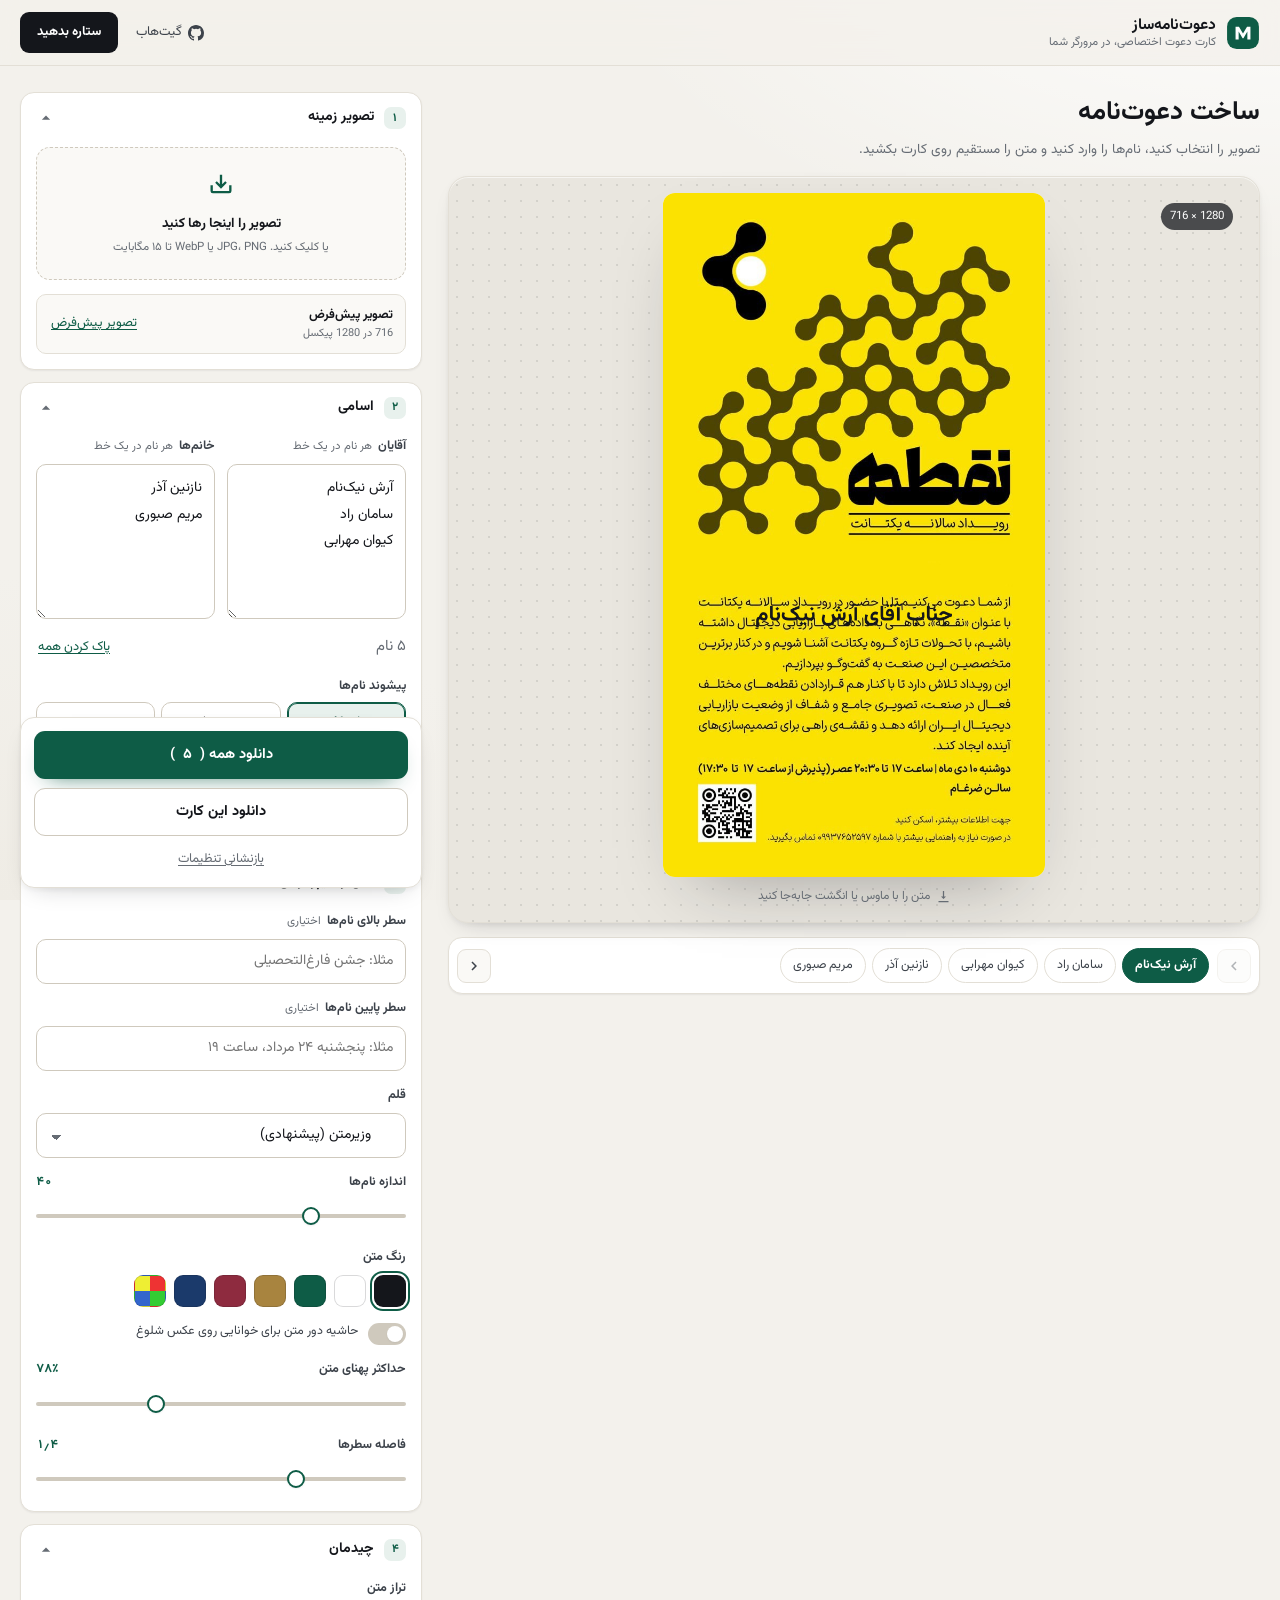
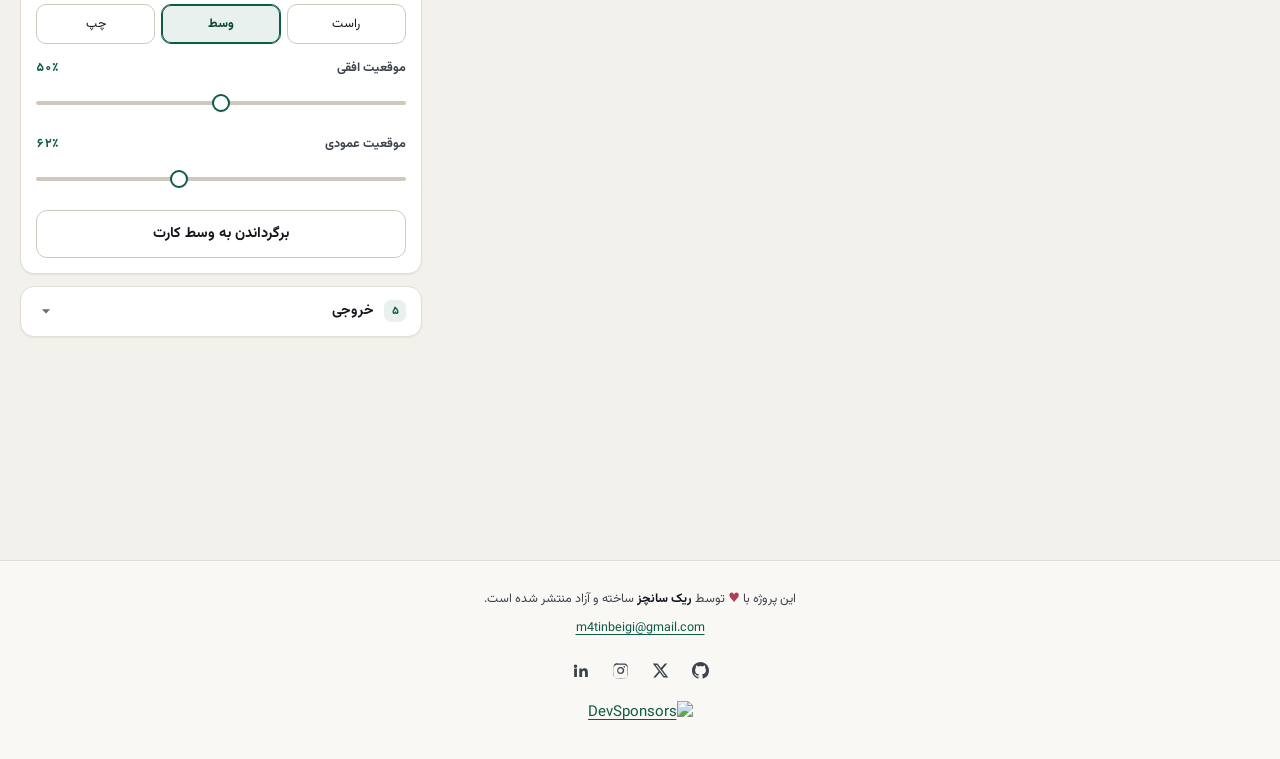
==== commit 2882081e: "fix: correct hidden-field CSS, chip ARIA, auto-ZIP fallback and add robots/sitemap/404" ====
--- a/index.html
+++ b/index.html
@@ -100,7 +100,7 @@
         <button class="icon-btn" type="button" id="prevName" aria-label="نام قبلی">
           <svg viewBox="0 0 24 24" aria-hidden="true"><path fill="currentColor" d="M15.4 7.4 14 6l-6 6 6 6 1.4-1.4L10.8 12z"/></svg>
         </button>
-        <div class="chips" id="chips" role="tablist" aria-label="انتخاب نام"></div>
+        <div class="chips" id="chips" role="group" aria-label="انتخاب نام"></div>
         <button class="icon-btn" type="button" id="nextName" aria-label="نام بعدی">
           <svg viewBox="0 0 24 24" aria-hidden="true"><path fill="currentColor" d="M8.6 16.6 10 18l6-6-6-6-1.4 1.4 4.6 4.6z"/></svg>
         </button>
@@ -296,8 +296,8 @@
 
       <div class="actions">
         <div class="progress" id="progress" hidden>
-          <div class="progress-bar"><span id="progressFill"></span></div>
-          <span class="progress-text" id="progressText"></span>
+          <div class="progress-bar" aria-hidden="true"><span id="progressFill"></span></div>
+          <span class="progress-text" id="progressText" role="status" aria-live="polite"></span>
         </div>
         <button type="button" class="btn btn-ghost" id="downloadCurrent">دانلود این کارت</button>
         <button type="button" class="btn btn-primary" id="downloadAll">دانلود همه (<span id="dlCount">۵</span>)</button>
--- a/styles.css
+++ b/styles.css
@@ -45,6 +45,9 @@
 
 *, *::before, *::after { box-sizing: border-box; }
 
+/* ویژگی hidden باید هر استایل کلاسی را شکست دهد */
+[hidden] { display: none !important; }
+
 html { -webkit-text-size-adjust: 100%; }
 
 body {
@@ -332,7 +335,7 @@
   transition: .15s var(--ease);
 }
 .chip:hover { border-color: var(--line-strong); }
-.chip[aria-selected="true"] { background: var(--accent); border-color: var(--accent); color: #fff; font-weight: 700; }
+.chip[aria-pressed="true"] { background: var(--accent); border-color: var(--accent); color: #fff; font-weight: 700; }
 .chips-empty { color: var(--muted); font-size: 12.5px; padding: 6px 4px; }
 
 /* ---------------- پنل تنظیمات ---------------- */
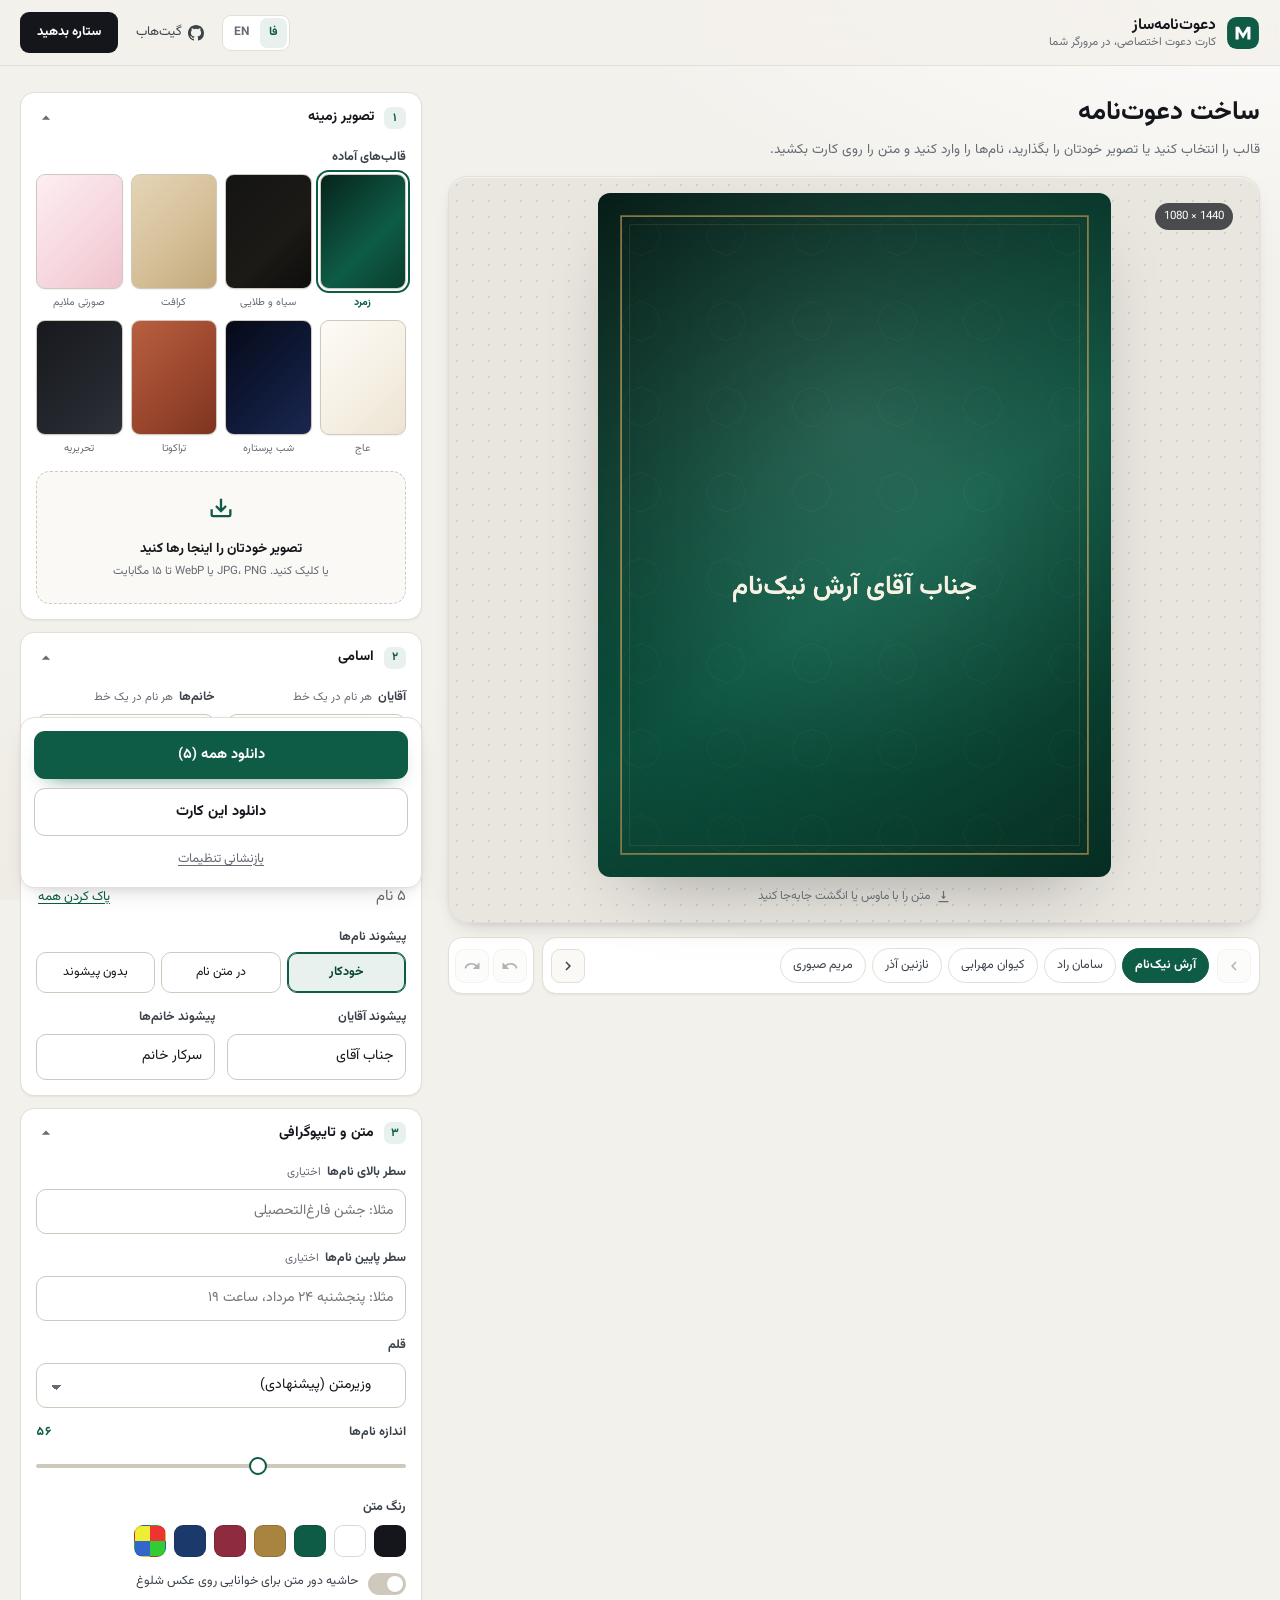
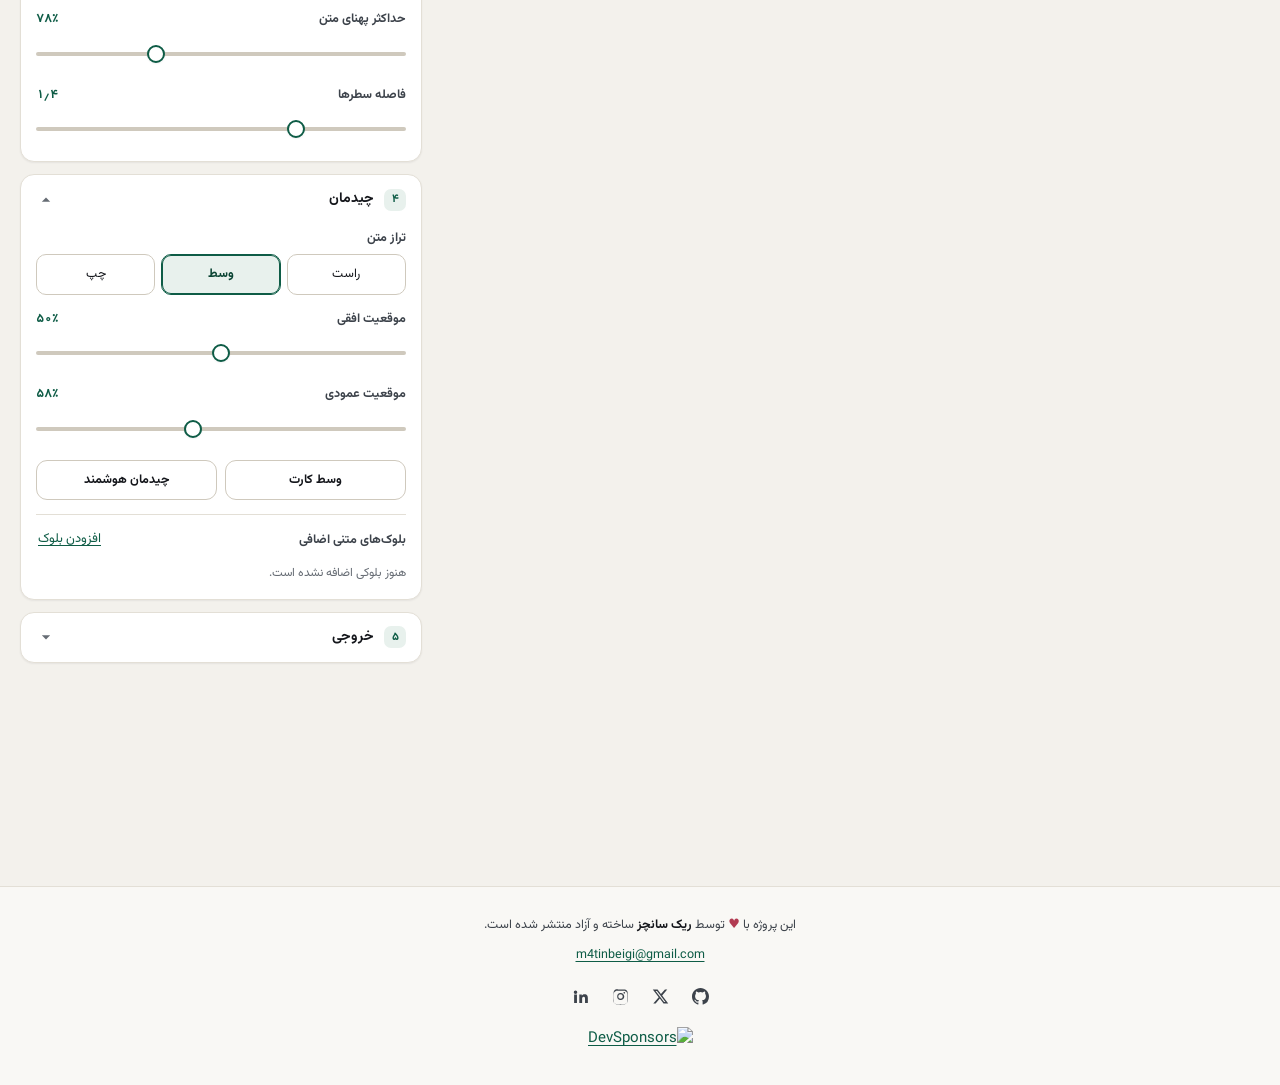
==== commit 593d415d: "feat: add procedural templates, display fonts, auto placement, extra blocks, history, print PDF, sha" ====
--- a/index.html
+++ b/index.html
@@ -6,13 +6,13 @@
   <meta name="color-scheme" content="light">
   <meta name="theme-color" content="#0e5c46">
 
-  <title>دعوت‌نامه‌ساز | ساخت دعوت‌نامه آنلاین با تصویر دلخواه</title>
-  <meta name="description" content="با دعوت‌نامه‌ساز در چند ثانیه یک دعوت‌نامه اختصاصی بسازید: تصویر خودتان را بگذارید، نام‌ها را وارد کنید، متن را با ماوس جابه‌جا کنید و همه کارت‌ها را یک‌جا دانلود کنید. بدون نصب، بدون سرور، کاملا در مرورگر.">
+  <title>دعوت‌نامه‌ساز | ساخت دعوت‌نامه آنلاین با قالب آماده و PDF چاپی</title>
+  <meta name="description" content="با دعوت‌نامه‌ساز در چند ثانیه یک دعوت‌نامه اختصاصی بسازید: قالب آماده یا تصویر خودتان، جای‌گذاری هوشمند متن، خروجی دسته‌ای ZIP و PDF چاپی A4. بدون نصب، بدون سرور، کاملا در مرورگر.">
   <meta name="author" content="ریک سانچز">
   <link rel="canonical" href="https://m4tinbeigi-official.github.io/Event-invitation/">
 
   <meta property="og:title" content="دعوت‌نامه‌ساز | ساخت دعوت‌نامه آنلاین">
-  <meta property="og:description" content="تصویر خودت را بگذار، نام‌ها را وارد کن، متن را با ماوس جابه‌جا کن و همه کارت‌ها را یک‌جا دانلود کن.">
+  <meta property="og:description" content="قالب آماده، جای‌گذاری هوشمند متن، خروجی دسته‌ای و PDF چاپی. همه در مرورگر شما.">
   <meta property="og:image" content="https://m4tinbeigi-official.github.io/Event-invitation/default-image-yektanet.jpg">
   <meta property="og:image:width" content="716">
   <meta property="og:image:height" content="1280">
@@ -23,7 +23,7 @@
 
   <meta name="twitter:card" content="summary_large_image">
   <meta name="twitter:title" content="دعوت‌نامه‌ساز | ساخت دعوت‌نامه آنلاین">
-  <meta name="twitter:description" content="تصویر خودت را بگذار، نام‌ها را وارد کن و همه دعوت‌نامه‌ها را یک‌جا دانلود کن.">
+  <meta name="twitter:description" content="قالب آماده، جای‌گذاری هوشمند متن، خروجی دسته‌ای و PDF چاپی.">
   <meta name="twitter:image" content="https://m4tinbeigi-official.github.io/Event-invitation/default-image-yektanet.jpg">
 
   <link rel="icon" href="icon.svg" type="image/svg+xml">
@@ -43,34 +43,39 @@
     "applicationCategory": "DesignApplication",
     "operatingSystem": "Any",
     "inLanguage": "fa-IR",
-    "description": "ابزار آنلاین ساخت دعوت‌نامه اختصاصی با تصویر دلخواه و خروجی دسته‌ای.",
+    "description": "استودیوی مرورگری ساخت دعوت‌نامه با قالب آماده، جای‌گذاری هوشمند متن، خروجی دسته‌ای ZIP و PDF چاپی.",
     "offers": { "@type": "Offer", "price": "0", "priceCurrency": "IRR" },
-    "author": { "@type": "Person", "name": "ریک سانچز", "url": "https://github.com/m4tinbeigi-official" }
+    "author": { "@type": "Person", "name": "ریک سانچز", "url": "https://github.com/m4tinbeigi-official" },
+    "featureList": ["قالب آماده", "جای‌گذاری هوشمند متن", "خروجی ZIP", "PDF چاپی", "لینک شخصی‌سازی‌شده", "حالت آفلاین"]
   }
   </script>
 </head>
 <body>
-  <a class="skip-link" href="#studio">پرش به ویرایشگر</a>
+  <a class="skip-link" href="#studio" data-i18n="a11y.skip">پرش به ویرایشگر</a>
 
   <header class="topbar">
     <div class="topbar-inner">
-      <a class="brand" href="./" aria-label="دعوت‌نامه‌ساز، صفحه اصلی">
+      <a class="brand" href="./" aria-label="دعوت‌نامه‌ساز" data-i18n-aria="a11y.brand">
         <svg class="brand-mark" viewBox="0 0 32 32" aria-hidden="true" focusable="false">
           <rect x="1" y="1" width="30" height="30" rx="9" fill="currentColor"/>
           <path d="M9 22V10h3.2l3.8 6.4L19.8 10H23v12h-2.9v-7.3L16.4 21h-.8l-3.7-6.3V22H9z" fill="#fff"/>
         </svg>
         <span class="brand-text">
-          <strong>دعوت‌نامه‌ساز</strong>
-          <small>کارت دعوت اختصاصی، در مرورگر شما</small>
+          <strong data-i18n="app.name">دعوت‌نامه‌ساز</strong>
+          <small data-i18n="app.tagline">کارت دعوت اختصاصی، در مرورگر شما</small>
         </span>
       </a>
 
-      <nav class="topnav" aria-label="پیوندها">
+      <nav class="topnav" aria-label="پیوندها" data-i18n-aria="a11y.links">
+        <div class="lang-switch" role="group" aria-label="زبان" data-i18n-aria="a11y.lang">
+          <button type="button" class="lang-btn" data-lang="fa" aria-pressed="true">فا</button>
+          <button type="button" class="lang-btn" data-lang="en" aria-pressed="false">EN</button>
+        </div>
         <a class="topnav-link" href="https://github.com/m4tinbeigi-official/Event-invitation" target="_blank" rel="noopener">
           <svg viewBox="0 0 16 16" aria-hidden="true" focusable="false"><path fill="currentColor" d="M8 0C3.58 0 0 3.58 0 8c0 3.54 2.29 6.53 5.47 7.59.4.07.55-.17.55-.38 0-.19-.01-.82-.01-1.49-2.01.37-2.53-.49-2.69-.94-.09-.23-.48-.94-.82-1.13-.28-.15-.68-.52-.01-.53.63-.01 1.08.58 1.23.82.72 1.21 1.87.87 2.33.66.07-.52.28-.87.51-1.07-1.78-.2-3.64-.89-3.64-3.95 0-.87.31-1.59.82-2.15-.08-.2-.36-1.02.08-2.12 0 0 .67-.21 2.2.82a7.4 7.4 0 0 1 4 0c1.53-1.04 2.2-.82 2.2-.82.44 1.1.16 1.92.08 2.12.51.56.82 1.27.82 2.15 0 3.07-1.87 3.75-3.65 3.95.29.25.54.73.54 1.48 0 1.07-.01 1.93-.01 2.2 0 .21.15.46.55.38A7.995 7.995 0 0 0 16 8c0-4.42-3.58-8-8-8Z"/></svg>
-          <span>گیت‌هاب</span>
-        </a>
-        <a class="btn btn-star" href="https://github.com/m4tinbeigi-official/Event-invitation" target="_blank" rel="noopener">
+          <span data-i18n="nav.github">گیت‌هاب</span>
+        </a>
+        <a class="btn btn-star" href="https://github.com/m4tinbeigi-official/Event-invitation" target="_blank" rel="noopener" data-i18n="nav.star">
           ستاره بدهید
         </a>
       </nav>
@@ -78,96 +83,112 @@
   </header>
 
   <main id="studio" class="studio">
-    <section class="stage-col" aria-label="پیش‌نمایش زنده">
+    <section class="stage-col" aria-label="پیش‌نمایش زنده" data-i18n-aria="a11y.stage">
       <div class="stage-head">
-        <h1 class="page-title">ساخت دعوت‌نامه</h1>
-        <p class="page-sub">تصویر را انتخاب کنید، نام‌ها را وارد کنید و متن را مستقیم روی کارت بکشید.</p>
+        <h1 class="page-title" data-i18n="page.title">ساخت دعوت‌نامه</h1>
+        <p class="page-sub" data-i18n="page.sub">قالب را انتخاب کنید یا تصویر خودتان را بگذارید، نام‌ها را وارد کنید و متن را روی کارت بکشید.</p>
       </div>
 
       <div class="stage-frame">
         <div class="stage" id="stage" tabindex="0" role="application"
-             aria-label="بوم پیش‌نمایش دعوت‌نامه. برای جابه‌جایی متن، آن را بکشید یا با کلیدهای جهت‌دار حرکت دهید.">
+             aria-label="بوم پیش‌نمایش دعوت‌نامه" data-i18n-aria="a11y.canvas">
           <canvas id="canvas"></canvas>
         </div>
         <div class="stage-badge" id="stageBadge" hidden></div>
         <div class="stage-tip" id="stageTip">
           <svg viewBox="0 0 24 24" aria-hidden="true" focusable="false"><path fill="currentColor" d="M11 3h2v9h3l-4 4-4-4h3V3Zm-7 16h16v2H4v-2Z"/></svg>
-          متن را با ماوس یا انگشت جابه‌جا کنید
-        </div>
-      </div>
-
-      <div class="name-nav" id="nameNav">
-        <button class="icon-btn" type="button" id="prevName" aria-label="نام قبلی">
-          <svg viewBox="0 0 24 24" aria-hidden="true"><path fill="currentColor" d="M15.4 7.4 14 6l-6 6 6 6 1.4-1.4L10.8 12z"/></svg>
-        </button>
-        <div class="chips" id="chips" role="group" aria-label="انتخاب نام"></div>
-        <button class="icon-btn" type="button" id="nextName" aria-label="نام بعدی">
-          <svg viewBox="0 0 24 24" aria-hidden="true"><path fill="currentColor" d="M8.6 16.6 10 18l6-6-6-6-1.4 1.4 4.6 4.6z"/></svg>
-        </button>
+          <span data-i18n="stage.tip">متن را با ماوس یا انگشت جابه‌جا کنید</span>
+        </div>
+      </div>
+
+      <div class="stage-tools">
+        <div class="name-nav" id="nameNav">
+          <button class="icon-btn" type="button" id="prevName" aria-label="نام قبلی" data-i18n-aria="a11y.prevName">
+            <svg viewBox="0 0 24 24" aria-hidden="true"><path fill="currentColor" d="M15.4 7.4 14 6l-6 6 6 6 1.4-1.4L10.8 12z"/></svg>
+          </button>
+          <div class="chips" id="chips" role="group" aria-label="انتخاب نام" data-i18n-aria="a11y.chips"></div>
+          <button class="icon-btn" type="button" id="nextName" aria-label="نام بعدی" data-i18n-aria="a11y.nextName">
+            <svg viewBox="0 0 24 24" aria-hidden="true"><path fill="currentColor" d="M8.6 16.6 10 18l6-6-6-6-1.4 1.4 4.6 4.6z"/></svg>
+          </button>
+        </div>
+        <div class="history" role="group" aria-label="تاریخچه" data-i18n-aria="a11y.history">
+          <button class="icon-btn" type="button" id="undo" aria-label="واگرد" data-i18n-aria="a11y.undo" disabled>
+            <svg viewBox="0 0 24 24" aria-hidden="true"><path fill="currentColor" d="M12.5 8c-2.65 0-5.05 1-6.9 2.6L2 7v9h9l-3.62-3.62A7.5 7.5 0 0 1 20 15.5l2-1A9.5 9.5 0 0 0 12.5 8Z"/></svg>
+          </button>
+          <button class="icon-btn" type="button" id="redo" aria-label="ازنو" data-i18n-aria="a11y.redo" disabled>
+            <svg viewBox="0 0 24 24" aria-hidden="true"><path fill="currentColor" d="M11.5 8c2.65 0 5.05 1 6.9 2.6L22 7v9h-9l3.62-3.62A7.5 7.5 0 0 0 4 15.5L2 14.5A9.5 9.5 0 0 1 11.5 8Z"/></svg>
+          </button>
+        </div>
       </div>
     </section>
 
-    <aside class="panel" aria-label="تنظیمات">
+    <aside class="panel" aria-label="تنظیمات" data-i18n-aria="a11y.panel">
       <details class="sec" open>
         <summary>
-          <span class="sec-num">۱</span><span class="sec-title">تصویر زمینه</span>
-          <svg class="chev" viewBox="0 0 24 24" aria-hidden="true"><path fill="currentColor" d="m7 10 5 5 5-5z"/></svg>
-        </summary>
-        <div class="sec-body">
-          <div class="drop" id="drop" role="button" tabindex="0" aria-label="انتخاب یا رها کردن تصویر دعوت‌نامه">
+          <span class="sec-num">۱</span><span class="sec-title" data-i18n="sec.bg">تصویر زمینه</span>
+          <svg class="chev" viewBox="0 0 24 24" aria-hidden="true"><path fill="currentColor" d="m7 10 5 5 5-5z"/></svg>
+        </summary>
+        <div class="sec-body">
+          <div class="field">
+            <span class="label-text" data-i18n="tpl.label">قالب‌های آماده</span>
+            <div class="tpl-grid" id="tplGrid" role="group" aria-label="قالب‌ها" data-i18n-aria="a11y.templates"></div>
+          </div>
+
+          <div class="drop" id="drop" role="button" tabindex="0" aria-label="انتخاب یا رها کردن تصویر" data-i18n-aria="a11y.drop">
             <svg class="drop-icon" viewBox="0 0 24 24" aria-hidden="true"><path fill="currentColor" d="M19 13v5H5v-5H3v5a2 2 0 0 0 2 2h14a2 2 0 0 0 2-2v-5h-2Zm-6-9h-2v8.2l-2.6-2.6L7 11l5 5 5-5-1.4-1.4L13 12.2V4Z"/></svg>
-            <p class="drop-title">تصویر را اینجا رها کنید</p>
-            <p class="drop-sub">یا کلیک کنید. JPG، PNG یا WebP تا ۱۵ مگابایت</p>
+            <p class="drop-title" data-i18n="drop.title">تصویر خودتان را اینجا رها کنید</p>
+            <p class="drop-sub" data-i18n="drop.sub">یا کلیک کنید. JPG، PNG یا WebP تا ۱۵ مگابایت</p>
             <input type="file" id="imageUpload" accept="image/jpeg,image/png,image/webp,image/*" hidden>
           </div>
+
           <div class="img-meta" id="imgMeta" hidden>
             <div class="img-meta-text">
-              <strong id="imgName">تصویر پیش‌فرض</strong>
+              <strong id="imgName"></strong>
               <span id="imgDims" class="muted"></span>
             </div>
-            <button type="button" class="linkish" id="useDefault">تصویر پیش‌فرض</button>
+            <button type="button" class="linkish" id="useDefault" data-i18n="img.default">تصویر پیش‌فرض</button>
           </div>
         </div>
       </details>
 
       <details class="sec" open>
         <summary>
-          <span class="sec-num">۲</span><span class="sec-title">اسامی</span>
+          <span class="sec-num">۲</span><span class="sec-title" data-i18n="sec.names">اسامی</span>
           <svg class="chev" viewBox="0 0 24 24" aria-hidden="true"><path fill="currentColor" d="m7 10 5 5 5-5z"/></svg>
         </summary>
         <div class="sec-body">
           <div class="grid-2">
             <div class="field">
-              <label for="maleNames">آقایان <span class="hint">هر نام در یک خط</span></label>
+              <label for="maleNames"><span data-i18n="names.men">آقایان</span> <span class="hint" data-i18n="names.hint">هر نام در یک خط</span></label>
               <textarea id="maleNames" rows="5" spellcheck="false">آرش نیک‌نام
 سامان راد
 کیوان مهرابی</textarea>
             </div>
             <div class="field">
-              <label for="femaleNames">خانم‌ها <span class="hint">هر نام در یک خط</span></label>
+              <label for="femaleNames"><span data-i18n="names.women">خانم‌ها</span> <span class="hint" data-i18n="names.hint">هر نام در یک خط</span></label>
               <textarea id="femaleNames" rows="5" spellcheck="false">نازنین آذر
 مریم صبوری</textarea>
             </div>
           </div>
           <div class="row-between">
-            <span class="muted" id="nameCount">۵ نام</span>
-            <button type="button" class="linkish" id="clearNames">پاک کردن همه</button>
+            <span class="muted" id="nameCount"></span>
+            <button type="button" class="linkish" id="clearNames" data-i18n="names.clear">پاک کردن همه</button>
           </div>
 
           <fieldset class="seg" id="prefixModeGroup">
-            <legend>پیشوند نام‌ها</legend>
-            <label><input type="radio" name="prefixMode" value="auto" checked><span>خودکار</span></label>
-            <label><input type="radio" name="prefixMode" value="manual"><span>در متن نام</span></label>
-            <label><input type="radio" name="prefixMode" value="none"><span>بدون پیشوند</span></label>
+            <legend data-i18n="prefix.legend">پیشوند نام‌ها</legend>
+            <label><input type="radio" name="prefixMode" value="auto" checked><span data-i18n="prefix.auto">خودکار</span></label>
+            <label><input type="radio" name="prefixMode" value="manual"><span data-i18n="prefix.manual">در متن نام</span></label>
+            <label><input type="radio" name="prefixMode" value="none"><span data-i18n="prefix.none">بدون پیشوند</span></label>
           </fieldset>
 
           <div class="grid-2" id="prefixFields">
             <div class="field">
-              <label for="malePrefix">پیشوند آقایان</label>
+              <label for="malePrefix" data-i18n="prefix.male">پیشوند آقایان</label>
               <input type="text" id="malePrefix" value="جناب آقای" autocomplete="off">
             </div>
             <div class="field">
-              <label for="femalePrefix">پیشوند خانم‌ها</label>
+              <label for="femalePrefix" data-i18n="prefix.female">پیشوند خانم‌ها</label>
               <input type="text" id="femalePrefix" value="سرکار خانم" autocomplete="off">
             </div>
           </div>
@@ -176,44 +197,47 @@
 
       <details class="sec" open>
         <summary>
-          <span class="sec-num">۳</span><span class="sec-title">متن و تایپوگرافی</span>
-          <svg class="chev" viewBox="0 0 24 24" aria-hidden="true"><path fill="currentColor" d="m7 10 5 5 5-5z"/></svg>
-        </summary>
-        <div class="sec-body">
-          <div class="field">
-            <label for="title">سطر بالای نام‌ها <span class="hint">اختیاری</span></label>
-            <input type="text" id="title" placeholder="مثلا: جشن فارغ‌التحصیلی" autocomplete="off">
-          </div>
-          <div class="field">
-            <label for="note">سطر پایین نام‌ها <span class="hint">اختیاری</span></label>
-            <input type="text" id="note" placeholder="مثلا: پنجشنبه ۲۴ مرداد، ساعت ۱۹" autocomplete="off">
-          </div>
-
-          <div class="field">
-            <label for="fontFamily">قلم</label>
+          <span class="sec-num">۳</span><span class="sec-title" data-i18n="sec.type">متن و تایپوگرافی</span>
+          <svg class="chev" viewBox="0 0 24 24" aria-hidden="true"><path fill="currentColor" d="m7 10 5 5 5-5z"/></svg>
+        </summary>
+        <div class="sec-body">
+          <div class="field">
+            <label for="title"><span data-i18n="text.title">سطر بالای نام‌ها</span> <span class="hint" data-i18n="text.optional">اختیاری</span></label>
+            <input type="text" id="title" data-i18n-placeholder="text.titlePh" placeholder="مثلا: جشن فارغ‌التحصیلی" autocomplete="off">
+          </div>
+          <div class="field">
+            <label for="note"><span data-i18n="text.note">سطر پایین نام‌ها</span> <span class="hint" data-i18n="text.optional">اختیاری</span></label>
+            <input type="text" id="note" data-i18n-placeholder="text.notePh" placeholder="مثلا: پنجشنبه ۲۴ مرداد، ساعت ۱۹" autocomplete="off">
+          </div>
+
+          <div class="field">
+            <label for="fontFamily" data-i18n="font.label">قلم</label>
             <select id="fontFamily">
-              <option value="Vazirmatn" selected>وزیرمتن (پیشنهادی)</option>
-              <option value="Tahoma">تاهوما</option>
-              <option value="Arial">آریال</option>
-              <option value="Times New Roman">تایمز نیو رومن</option>
+              <option value="Vazirmatn" selected data-i18n="font.vazir">وزیرمتن (پیشنهادی)</option>
+              <option value="Lalezar" data-i18n="font.lalezar">لاله‌زار (تیتر)</option>
+              <option value="Aref Ruqaa" data-i18n="font.aref">عارف رقعه (خوش‌نویسی)</option>
+              <option value="Markazi Text" data-i18n="font.markazi">مرکزی (نسخ کلاسیک)</option>
+              <option value="Tahoma" data-i18n="font.tahoma">تاهوما</option>
+              <option value="Arial" data-i18n="font.arial">آریال</option>
+              <option value="Times New Roman" data-i18n="font.times">تایمز نیو رومن</option>
             </select>
           </div>
 
           <div class="field">
-            <label for="fontSize">اندازه نام‌ها <output id="fontSizeOut" for="fontSize">۴۰</output></label>
+            <label for="fontSize"><span data-i18n="size.label">اندازه نام‌ها</span> <output id="fontSizeOut" for="fontSize">۴۰</output></label>
             <input type="range" id="fontSize" min="14" max="120" step="1" value="40">
           </div>
 
           <div class="field">
-            <span class="label-text">رنگ متن</span>
+            <span class="label-text" data-i18n="color.label">رنگ متن</span>
             <div class="swatches" id="swatches">
-              <button type="button" class="swatch" data-color="#14161b" style="--sw:#14161b" aria-label="مشکی"></button>
-              <button type="button" class="swatch" data-color="#ffffff" style="--sw:#ffffff" aria-label="سفید"></button>
-              <button type="button" class="swatch" data-color="#0e5c46" style="--sw:#0e5c46" aria-label="سبز تیره"></button>
-              <button type="button" class="swatch" data-color="#a8843f" style="--sw:#a8843f" aria-label="طلایی"></button>
-              <button type="button" class="swatch" data-color="#8e2b3f" style="--sw:#8e2b3f" aria-label="زرشکی"></button>
-              <button type="button" class="swatch" data-color="#1b3a6b" style="--sw:#1b3a6b" aria-label="سرمه‌ای"></button>
-              <label class="swatch swatch-custom" aria-label="رنگ دلخواه">
+              <button type="button" class="swatch" data-color="#14161b" style="--sw:#14161b" aria-label="مشکی" data-i18n-aria="color.black"></button>
+              <button type="button" class="swatch" data-color="#ffffff" style="--sw:#ffffff" aria-label="سفید" data-i18n-aria="color.white"></button>
+              <button type="button" class="swatch" data-color="#0e5c46" style="--sw:#0e5c46" aria-label="سبز تیره" data-i18n-aria="color.emerald"></button>
+              <button type="button" class="swatch" data-color="#a8843f" style="--sw:#a8843f" aria-label="طلایی" data-i18n-aria="color.gold"></button>
+              <button type="button" class="swatch" data-color="#8e2b3f" style="--sw:#8e2b3f" aria-label="زرشکی" data-i18n-aria="color.wine"></button>
+              <button type="button" class="swatch" data-color="#1b3a6b" style="--sw:#1b3a6b" aria-label="سرمه‌ای" data-i18n-aria="color.navy"></button>
+              <label class="swatch swatch-custom" aria-label="رنگ دلخواه" data-i18n-aria="color.custom">
                 <input type="color" id="fontColor" value="#14161b">
               </label>
             </div>
@@ -222,21 +246,21 @@
           <label class="switch">
             <input type="checkbox" id="outline">
             <span class="switch-ui" aria-hidden="true"></span>
-            <span class="switch-label">حاشیه دور متن برای خوانایی روی عکس شلوغ</span>
+            <span class="switch-label" data-i18n="outline.toggle">حاشیه دور متن برای خوانایی روی عکس شلوغ</span>
           </label>
 
           <div class="field" id="outlineWidthField" hidden>
-            <label for="outlineWidth">ضخامت حاشیه <output id="outlineWidthOut" for="outlineWidth">۲</output></label>
+            <label for="outlineWidth"><span data-i18n="outline.width">ضخامت حاشیه</span> <output id="outlineWidthOut" for="outlineWidth">۲</output></label>
             <input type="range" id="outlineWidth" min="1" max="10" step="1" value="2">
           </div>
 
           <div class="field">
-            <label for="maxWidth">حداکثر پهنای متن <output id="maxWidthOut" for="maxWidth">۷۸٪</output></label>
+            <label for="maxWidth"><span data-i18n="maxw.label">حداکثر پهنای متن</span> <output id="maxWidthOut" for="maxWidth">۷۸٪</output></label>
             <input type="range" id="maxWidth" min="30" max="100" step="1" value="78">
           </div>
 
           <div class="field">
-            <label for="lineHeight">فاصله سطرها <output id="lineHeightOut" for="lineHeight">۱٫۴</output></label>
+            <label for="lineHeight"><span data-i18n="lh.label">فاصله سطرها</span> <output id="lineHeightOut" for="lineHeight">۱٫۴</output></label>
             <input type="range" id="lineHeight" min="1" max="2.4" step="0.05" value="1.4">
           </div>
         </div>
@@ -244,53 +268,72 @@
 
       <details class="sec" open>
         <summary>
-          <span class="sec-num">۴</span><span class="sec-title">چیدمان</span>
+          <span class="sec-num">۴</span><span class="sec-title" data-i18n="sec.layout">چیدمان</span>
           <svg class="chev" viewBox="0 0 24 24" aria-hidden="true"><path fill="currentColor" d="m7 10 5 5 5-5z"/></svg>
         </summary>
         <div class="sec-body">
           <fieldset class="seg" id="alignGroup">
-            <legend>تراز متن</legend>
-            <label><input type="radio" name="align" value="right"><span>راست</span></label>
-            <label><input type="radio" name="align" value="center" checked><span>وسط</span></label>
-            <label><input type="radio" name="align" value="left"><span>چپ</span></label>
+            <legend data-i18n="align.legend">تراز متن</legend>
+            <label><input type="radio" name="align" value="right"><span data-i18n="align.right">راست</span></label>
+            <label><input type="radio" name="align" value="center" checked><span data-i18n="align.center">وسط</span></label>
+            <label><input type="radio" name="align" value="left"><span data-i18n="align.left">چپ</span></label>
           </fieldset>
 
           <div class="field">
-            <label for="posX">موقعیت افقی <output id="posXOut" for="posX">۵۰٪</output></label>
+            <label for="posX"><span data-i18n="posx.label">موقعیت افقی</span> <output id="posXOut" for="posX">۵۰٪</output></label>
             <input type="range" id="posX" min="0" max="100" step="0.5" value="50">
           </div>
           <div class="field">
-            <label for="posY">موقعیت عمودی <output id="posYOut" for="posY">۶۲٪</output></label>
+            <label for="posY"><span data-i18n="posy.label">موقعیت عمودی</span> <output id="posYOut" for="posY">۶۲٪</output></label>
             <input type="range" id="posY" min="0" max="100" step="0.5" value="62">
           </div>
-          <button type="button" class="btn btn-ghost btn-block" id="centerText">برگرداندن به وسط کارت</button>
+
+          <div class="btn-row">
+            <button type="button" class="btn btn-ghost" id="centerText" data-i18n="center.btn">وسط کارت</button>
+            <button type="button" class="btn btn-ghost" id="smartPlace" data-i18n="smart.btn">چیدمان هوشمند</button>
+          </div>
+
+          <div class="extras">
+            <div class="row-between">
+              <span class="label-text" data-i18n="extras.title">بلوک‌های متنی اضافی</span>
+              <button type="button" class="linkish" id="addExtra" data-i18n="extras.add">افزودن بلوک</button>
+            </div>
+            <div id="extraList" class="extra-list"></div>
+          </div>
         </div>
       </details>
 
       <details class="sec">
         <summary>
-          <span class="sec-num">۵</span><span class="sec-title">خروجی</span>
+          <span class="sec-num">۵</span><span class="sec-title" data-i18n="sec.export">خروجی</span>
           <svg class="chev" viewBox="0 0 24 24" aria-hidden="true"><path fill="currentColor" d="m7 10 5 5 5-5z"/></svg>
         </summary>
         <div class="sec-body">
           <fieldset class="seg" id="formatGroup">
-            <legend>قالب فایل</legend>
+            <legend data-i18n="format.legend">قالب فایل</legend>
             <label><input type="radio" name="format" value="jpg" checked><span>JPG</span></label>
             <label><input type="radio" name="format" value="png"><span>PNG</span></label>
           </fieldset>
 
           <div class="field" id="qualityField">
-            <label for="quality">کیفیت JPG <output id="qualityOut" for="quality">۹۲٪</output></label>
+            <label for="quality"><span data-i18n="quality.label">کیفیت JPG</span> <output id="qualityOut" for="quality">۹۲٪</output></label>
             <input type="range" id="quality" min="50" max="100" step="1" value="92">
           </div>
 
           <label class="switch">
             <input type="checkbox" id="zip" checked>
             <span class="switch-ui" aria-hidden="true"></span>
-            <span class="switch-label">دانلود همه در یک فایل ZIP</span>
+            <span class="switch-label" data-i18n="zip.toggle">دانلود همه در یک فایل ZIP</span>
           </label>
 
-          <p class="muted small">نام فایل‌ها به شکل <code>invitation-01-نام.jpg</code> ساخته می‌شود. پردازش تصویر روی دستگاه شما انجام می‌شود و هیچ فایلی آپلود نمی‌شود.</p>
+          <div class="btn-row">
+            <button type="button" class="btn btn-ghost" id="pdfSingle" data-i18n="pdf.single">PDF تک‌کارت</button>
+            <button type="button" class="btn btn-ghost" id="pdfSheet" data-i18n="pdf.sheet">PDF برگه A4</button>
+          </div>
+
+          <button type="button" class="btn btn-ghost btn-block" id="shareLink" data-i18n="share.btn">کپی لینک این کارت</button>
+
+          <p class="muted small" data-i18n="export.note">همه پردازش‌ها روی دستگاه شما انجام می‌شود و هیچ تصویری آپلود نمی‌شود.</p>
         </div>
       </details>
 
@@ -299,28 +342,28 @@
           <div class="progress-bar" aria-hidden="true"><span id="progressFill"></span></div>
           <span class="progress-text" id="progressText" role="status" aria-live="polite"></span>
         </div>
-        <button type="button" class="btn btn-ghost" id="downloadCurrent">دانلود این کارت</button>
+        <button type="button" class="btn btn-ghost" id="downloadCurrent" data-i18n="btn.current">دانلود این کارت</button>
         <button type="button" class="btn btn-primary" id="downloadAll">دانلود همه (<span id="dlCount">۵</span>)</button>
-        <button type="button" class="linkish linkish-reset" id="resetAll">بازنشانی تنظیمات</button>
+        <button type="button" class="linkish linkish-reset" id="resetAll" data-i18n="btn.reset">بازنشانی تنظیمات</button>
       </div>
     </aside>
   </main>
 
   <footer class="footer">
     <div class="footer-inner">
-      <p class="footer-credit">این پروژه با <span class="heart" aria-label="عشق">&#9829;</span> توسط <strong>ریک سانچز</strong> ساخته و آزاد منتشر شده است.</p>
+      <p class="footer-credit"><span data-i18n="footer.made">این پروژه با</span> <span class="heart" aria-hidden="true">&#9829;</span> <span data-i18n="footer.by">توسط</span> <strong>ریک سانچز</strong> <span data-i18n="footer.free">ساخته و آزاد منتشر شده است.</span></p>
       <p class="footer-credit"><a href="mailto:m4tinbeigi@gmail.com">m4tinbeigi@gmail.com</a></p>
       <div class="socials">
-        <a href="https://github.com/m4tinbeigi-official/" target="_blank" rel="noopener" aria-label="گیت‌هاب">
+        <a href="https://github.com/m4tinbeigi-official/" target="_blank" rel="noopener" aria-label="گیت‌هاب" data-i18n-aria="a11y.github">
           <svg viewBox="0 0 16 16" aria-hidden="true"><path fill="currentColor" d="M8 0C3.58 0 0 3.58 0 8c0 3.54 2.29 6.53 5.47 7.59.4.07.55-.17.55-.38 0-.19-.01-.82-.01-1.49-2.01.37-2.53-.49-2.69-.94-.09-.23-.48-.94-.82-1.13-.28-.15-.68-.52-.01-.53.63-.01 1.08.58 1.23.82.72 1.21 1.87.87 2.33.66.07-.52.28-.87.51-1.07-1.78-.2-3.64-.89-3.64-3.95 0-.87.31-1.59.82-2.15-.08-.2-.36-1.02.08-2.12 0 0 .67-.21 2.2.82a7.4 7.4 0 0 1 4 0c1.53-1.04 2.2-.82 2.2-.82.44 1.1.16 1.92.08 2.12.51.56.82 1.27.82 2.15 0 3.07-1.87 3.75-3.65 3.95.29.25.54.73.54 1.48 0 1.07-.01 1.93-.01 2.2 0 .21.15.46.55.38A7.995 7.995 0 0 0 16 8c0-4.42-3.58-8-8-8Z"/></svg>
         </a>
-        <a href="https://twitter.com/m4tinbeigi" target="_blank" rel="noopener" aria-label="اکس">
+        <a href="https://twitter.com/m4tinbeigi" target="_blank" rel="noopener" aria-label="اکس" data-i18n-aria="a11y.x">
           <svg viewBox="0 0 24 24" aria-hidden="true"><path fill="currentColor" d="M18.24 2.25h3.3l-7.2 8.24L22.9 21.75h-6.63l-5.2-6.79-5.94 6.79H1.8l7.7-8.8L1.1 2.25h6.8l4.7 6.21 5.64-6.21Zm-1.16 17.52h1.83L7.02 4.13H5.06l12.02 15.64Z"/></svg>
         </a>
-        <a href="https://www.instagram.com/m4tinbeigi" target="_blank" rel="noopener" aria-label="اینستاگرام">
+        <a href="https://www.instagram.com/m4tinbeigi" target="_blank" rel="noopener" aria-label="اینستاگرام" data-i18n-aria="a11y.instagram">
           <svg viewBox="0 0 24 24" aria-hidden="true"><path fill="currentColor" d="M12 2.16c3.2 0 3.58.01 4.85.07 1.17.05 1.96.24 2.42.4.6.24 1.03.52 1.49.97.45.46.73.89.97 1.49.16.46.35 1.25.4 2.42.06 1.27.07 1.65.07 4.85s-.01 3.58-.07 4.85c-.05 1.17-.24 1.96-.4 2.42-.24.6-.52 1.03-.97 1.49-.46.45-.89.73-1.49.97-.46.16-1.25.35-2.42.4-1.27.06-1.65.07-4.85.07s-3.58-.01-4.85-.07c-1.17-.05-1.96-.24-2.42-.4a4.1 4.1 0 0 1-1.49-.97 4.1 4.1 0 0 1-.97-1.49c-.16-.46-.35-1.25-.4-2.42C2.17 15.58 2.16 15.2 2.16 12s.01-3.58.07-4.85c.05-1.17.24-1.96.4-2.42.24-.6.52-1.03.97-1.49a4.1 4.1 0 0 1 1.49-.97c.46-.16 1.25-.35 2.42-.4C8.42 2.17 8.8 2.16 12 2.16Zm0 1.8c-3.14 0-3.5.01-4.73.07-1.14.05-1.76.24-2.17.4-.55.21-.94.47-1.35.87-.4.41-.66.8-.87 1.35-.16.41-.35 1.03-.4 2.17-.06 1.23-.07 1.59-.07 4.73s.01 3.5.07 4.73c.05 1.14.24 1.76.4 2.17.21.55.47.94.87 1.35.41.4.8.66 1.35.87.41.16 1.03.35 2.17.4 1.23.06 1.59.07 4.73.07s3.5-.01 4.73-.07c1.14-.05 1.76-.24 2.17-.4.55-.21.94-.47 1.35-.87.4-.41.66-.8.87-1.35.16-.41.35-1.03.4-2.17.06-1.23.07-1.59.07-4.73s-.01-3.5-.07-4.73c-.05-1.14-.24-1.76-.4-2.17a3.6 3.6 0 0 0-.87-1.35 3.6 3.6 0 0 0-1.35-.87c-.41-.16-1.03-.35-2.17-.4-1.23-.06-1.59-.07-4.73-.07Zm0 3.06a4.99 4.99 0 1 1 0 9.96 4.99 4.99 0 0 1 0-9.96Zm0 1.8a3.18 3.18 0 1 0 0 6.36 3.18 3.18 0 0 0 0-6.36Zm5.2-3.2a1.17 1.17 0 1 1 0 2.33 1.17 1.17 0 0 1 0-2.33Z"/></svg>
         </a>
-        <a href="https://linkedin.com/in/matinbeigi" target="_blank" rel="noopener" aria-label="لینکدین">
+        <a href="https://linkedin.com/in/matinbeigi" target="_blank" rel="noopener" aria-label="لینکدین" data-i18n-aria="a11y.linkedin">
           <svg viewBox="0 0 24 24" aria-hidden="true"><path fill="currentColor" d="M4.98 3.5a2.5 2.5 0 1 1 0 5 2.5 2.5 0 0 1 0-5ZM3 9h4v12H3V9Zm7 0h3.8v1.64h.05c.53-.95 1.83-1.95 3.77-1.95 4.03 0 4.78 2.5 4.78 5.76V21h-4v-5.6c0-1.34-.03-3.06-1.9-3.06-1.9 0-2.2 1.45-2.2 2.96V21h-4V9Z"/></svg>
         </a>
       </div>
@@ -334,6 +377,7 @@
 
   <div class="toast" id="toast" role="status" aria-live="polite" hidden></div>
 
+  <script src="i18n.js" defer></script>
   <script src="script.js" defer></script>
 </body>
 </html>
--- a/styles.css
+++ b/styles.css
@@ -15,6 +15,30 @@
   font-family: "Vazirmatn";
   src: url("assets/fonts/Vazirmatn-Bold.woff2") format("woff2");
   font-weight: 700;
+  font-style: normal;
+  font-display: swap;
+}
+
+@font-face {
+  font-family: "Lalezar";
+  src: url("assets/fonts/lalezar-arabic-400-normal.woff2") format("woff2");
+  font-weight: 400;
+  font-style: normal;
+  font-display: swap;
+}
+
+@font-face {
+  font-family: "Aref Ruqaa";
+  src: url("assets/fonts/aref-ruqaa-arabic-400-normal.woff2") format("woff2");
+  font-weight: 400;
+  font-style: normal;
+  font-display: swap;
+}
+
+@font-face {
+  font-family: "Markazi Text";
+  src: url("assets/fonts/markazi-text-arabic-400-normal.woff2") format("woff2");
+  font-weight: 400;
   font-style: normal;
   font-display: swap;
 }
@@ -697,3 +721,123 @@
     scroll-behavior: auto !important;
   }
 }
+
+/* ---------------- سوییچ زبان ---------------- */
+.lang-switch {
+  display: flex;
+  gap: 2px;
+  padding: 2px;
+  border: 1px solid var(--line);
+  border-radius: 9px;
+  background: var(--surface);
+}
+.lang-btn {
+  border: 0;
+  background: none;
+  color: var(--muted);
+  padding: 5px 9px;
+  min-height: 28px;
+  border-radius: 7px;
+  font-size: 12px;
+  font-weight: 700;
+  cursor: pointer;
+  transition: .15s var(--ease);
+}
+.lang-btn:hover { color: var(--ink); }
+.lang-btn[aria-pressed="true"] { background: var(--accent-soft); color: var(--accent); }
+
+/* ---------------- قالب‌ها ---------------- */
+.tpl-grid {
+  display: grid;
+  grid-template-columns: repeat(4, minmax(0, 1fr));
+  gap: 8px;
+}
+.tpl {
+  display: flex;
+  flex-direction: column;
+  gap: 5px;
+  align-items: center;
+  padding: 0;
+  border: 0;
+  background: none;
+  cursor: pointer;
+  font-size: 10.5px;
+  color: var(--muted);
+  min-width: 0;
+}
+.tpl-swatch {
+  width: 100%;
+  aspect-ratio: 3 / 4;
+  border-radius: 9px;
+  background: var(--tpl, #ddd);
+  border: 1px solid var(--line-strong);
+  box-shadow: var(--shadow-sm);
+  transition: transform .15s var(--ease), box-shadow .15s var(--ease);
+}
+.tpl:hover .tpl-swatch { transform: translateY(-2px); box-shadow: var(--shadow-md); }
+.tpl[aria-pressed="true"] .tpl-swatch { outline: 2px solid var(--accent); outline-offset: 2px; }
+.tpl[aria-pressed="true"] .tpl-name { color: var(--accent); font-weight: 700; }
+.tpl:focus-visible .tpl-swatch { outline: 2px solid var(--accent); outline-offset: 2px; }
+.tpl-name {
+  max-width: 100%;
+  overflow: hidden;
+  text-overflow: ellipsis;
+  white-space: nowrap;
+}
+
+/* ---------------- ابزارهای زیر بوم ---------------- */
+.stage-tools { display: flex; gap: 8px; align-items: stretch; }
+.stage-tools .name-nav { flex: 1; min-width: 0; }
+.history {
+  display: flex;
+  gap: 4px;
+  align-items: center;
+  background: var(--surface);
+  border: 1px solid var(--line);
+  border-radius: var(--radius);
+  padding: 6px;
+  box-shadow: var(--shadow-sm);
+}
+
+/* ---------------- ردیف دکمه ---------------- */
+.btn-row { display: flex; gap: 8px; }
+.btn-row .btn {
+  flex: 1;
+  min-height: 40px;
+  padding: 9px 8px;
+  font-size: 12.5px;
+}
+
+/* ---------------- بلوک‌های اضافی ---------------- */
+.extras {
+  display: flex;
+  flex-direction: column;
+  gap: 8px;
+  padding-block-start: 10px;
+  border-block-start: 1px solid var(--line);
+}
+.extra-list { display: flex; flex-direction: column; gap: 8px; }
+.extra-row {
+  display: grid;
+  grid-template-columns: minmax(0, 1fr) 86px 34px;
+  gap: 6px;
+  align-items: center;
+  background: var(--surface-2);
+  border: 1px solid var(--line);
+  border-radius: 11px;
+  padding: 6px;
+}
+.extra-row input[type="text"] {
+  padding: 7px 9px;
+  font-size: 12.5px;
+  border-radius: 8px;
+}
+.extra-row input[type="range"] { height: 26px; }
+
+@media (max-width: 560px) {
+  .tpl-grid { gap: 6px; }
+  .tpl { font-size: 9.5px; }
+  .stage-tools { gap: 6px; }
+  .btn-row { flex-direction: column; }
+  .extra-row { grid-template-columns: minmax(0, 1fr) 72px 32px; }
+}
